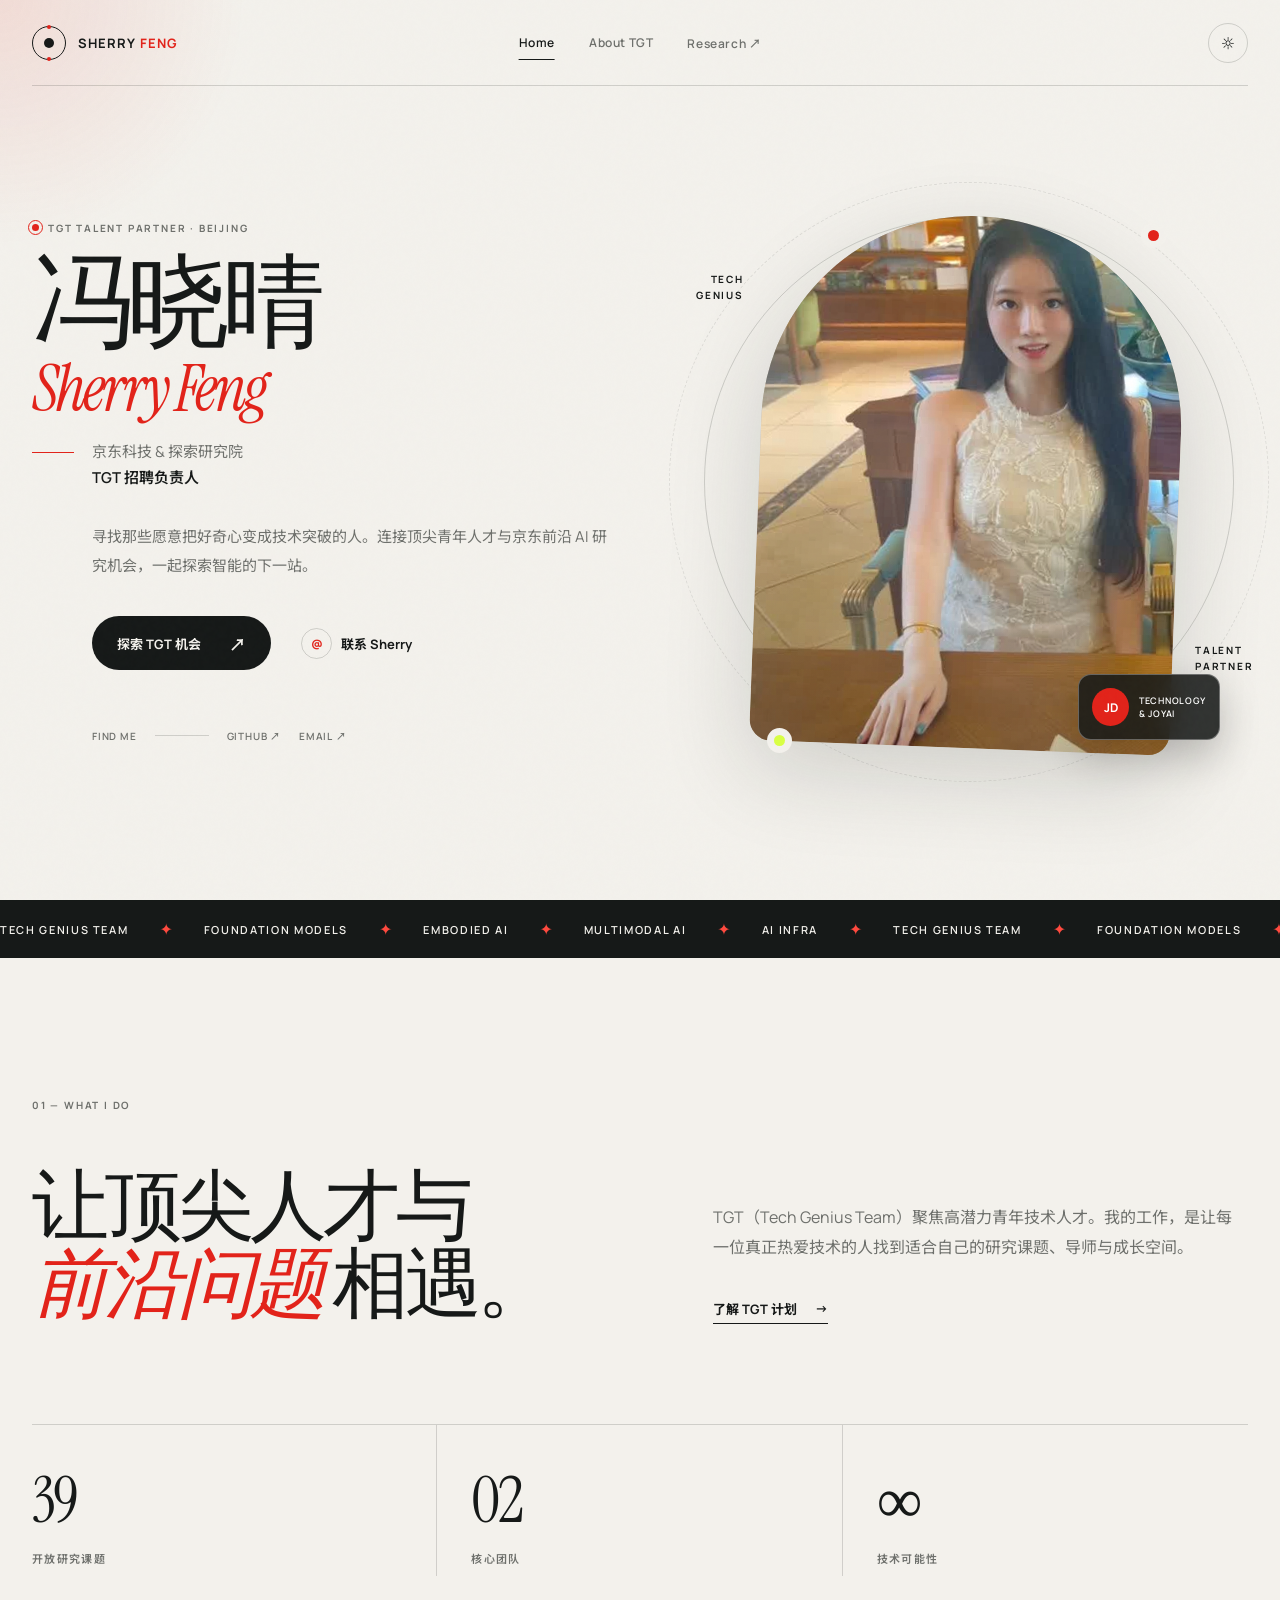
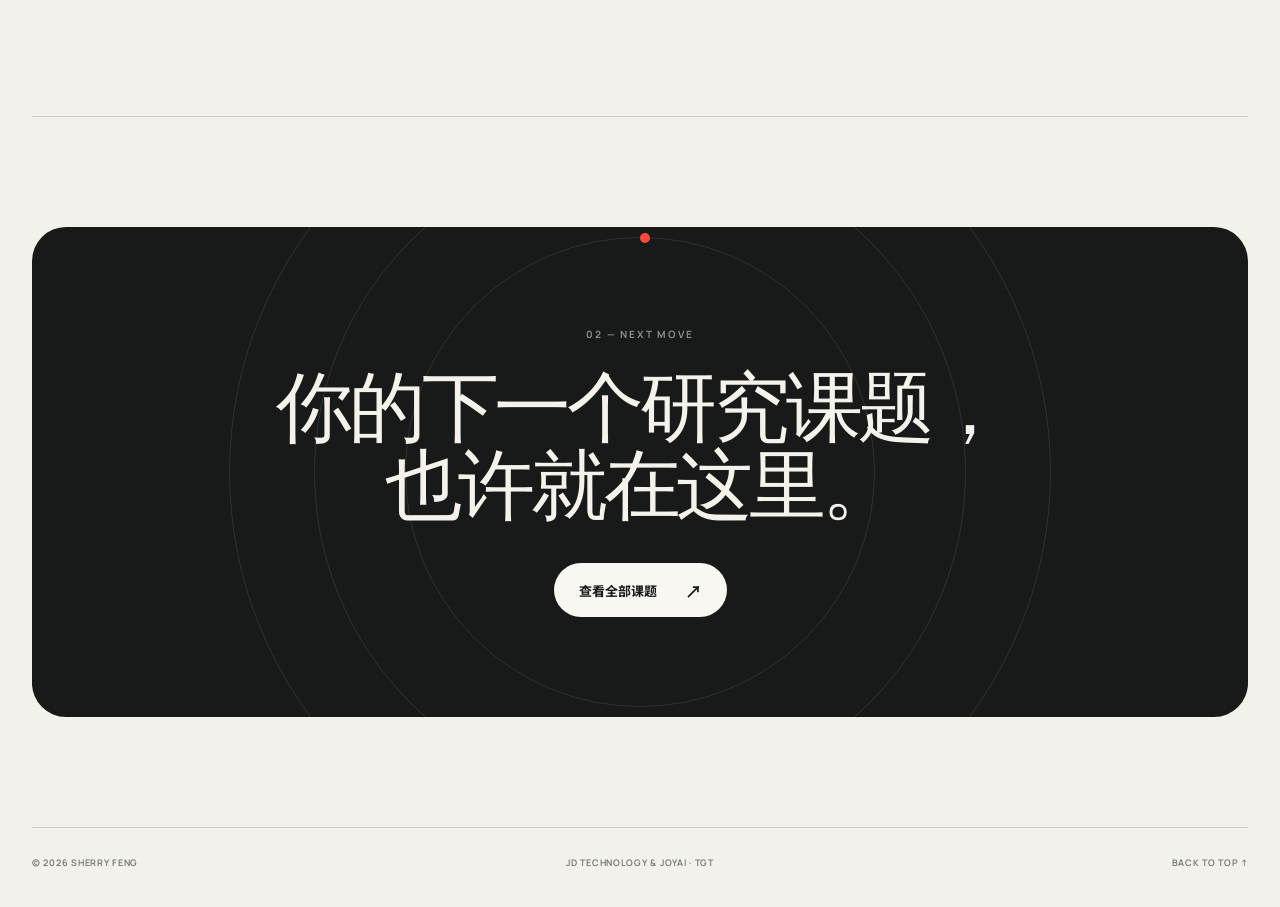
==== index.html @ 6e316f2f "Build TGT recruitment website" ====
<!doctype html>
<html lang="zh-CN">
  <head>
    <meta charset="UTF-8" />
    <meta name="viewport" content="width=device-width, initial-scale=1.0" />
    <meta
      name="description"
      content="冯晓晴（Sherry Feng），京东科技与探索研究院 TGT 招聘负责人。"
    />
    <meta name="theme-color" content="#f3f1ec" />
    <title>冯晓晴 Sherry Feng | JD TGT</title>
    <link rel="preconnect" href="https://fonts.googleapis.com" />
    <link rel="preconnect" href="https://fonts.gstatic.com" crossorigin />
    <link
      href="https://fonts.googleapis.com/css2?family=Instrument+Serif:ital@0;1&family=Manrope:wght@400;500;600;700&family=Noto+Sans+SC:wght@400;500;600;700&display=swap"
      rel="stylesheet"
    />
    <link rel="stylesheet" href="styles.css" />
    <script src="script.js" defer></script>
  </head>
  <body class="home-page" id="top">
    <div class="cursor-light" aria-hidden="true"></div>
    <div class="grain" aria-hidden="true"></div>

    <header class="site-header shell">
      <a class="brand" href="index.html" aria-label="Sherry Feng 首页">
        <span class="brand-orbit"><span></span></span>
        <span class="brand-name">SHERRY<span>FENG</span></span>
      </a>

      <nav class="desktop-nav" aria-label="主导航">
        <a class="active" href="index.html">Home</a>
        <a href="about-tgt/">About TGT</a>
        <a href="https://research.joyai.com/" target="_blank" rel="noreferrer">Research ↗</a>
      </nav>

      <div class="header-actions">
        <button class="theme-toggle" type="button" aria-label="切换深色模式">
          <span class="theme-sun">☼</span>
          <span class="theme-moon">☾</span>
        </button>
        <button class="menu-toggle" type="button" aria-label="打开导航" aria-expanded="false">
          <span></span><span></span>
        </button>
      </div>

      <nav class="mobile-nav" aria-label="移动端导航">
        <a href="index.html">Home</a>
        <a href="about-tgt/">About TGT</a>
        <a href="https://research.joyai.com/" target="_blank" rel="noreferrer">Research ↗</a>
      </nav>
    </header>

    <main>
      <section class="profile-hero shell">
        <div class="hero-copy">
          <div class="hero-kicker reveal">
            <span class="live-dot"></span>
            TGT TALENT PARTNER · BEIJING
          </div>
          <h1 class="hero-title reveal">
            冯晓晴
            <span>Sherry Feng</span>
          </h1>
          <div class="hero-role reveal">
            <span class="role-line"></span>
            <p>京东科技 &amp; 探索研究院<br /><strong>TGT 招聘负责人</strong></p>
          </div>
          <p class="hero-summary reveal">
            寻找那些愿意把好奇心变成技术突破的人。连接顶尖青年人才与京东前沿 AI 研究机会，一起探索智能的下一站。
          </p>
          <div class="hero-actions reveal">
            <a class="button button-dark magnetic" href="about-tgt/">
              探索 TGT 机会 <span>↗</span>
            </a>
            <a class="text-link" href="mailto:fengxiaojing.sherry@jd.com">
              <span class="mail-icon">@</span> 联系 Sherry
            </a>
          </div>
          <div class="social-row reveal">
            <span>Find me</span>
            <i></i>
            <a href="https://github.com/SherryFeng2012" target="_blank" rel="noreferrer">GitHub ↗</a>
            <a href="mailto:fengxiaojing.sherry@jd.com">Email ↗</a>
          </div>
        </div>

        <div class="portrait-stage reveal" data-tilt>
          <div class="portrait-halo halo-one"></div>
          <div class="portrait-halo halo-two"></div>
          <div class="portrait-label label-top">TECH<br />GENIUS</div>
          <div class="portrait-label label-bottom">TALENT<br />PARTNER</div>
          <div class="portrait-frame">
            <img
              src="assets/sherry-feng.jpg"
              alt="冯晓晴 Sherry Feng"
              width="630"
              height="630"
            />
            <span class="photo-shine"></span>
          </div>
          <div class="portrait-badge">
            <span>JD</span>
            <p>Technology<br />&amp; JoyAI</p>
          </div>
          <span class="orbit-dot dot-one"></span>
          <span class="orbit-dot dot-two"></span>
        </div>
      </section>

      <section class="ticker" aria-label="TGT 研究方向">
        <div class="ticker-track">
          <span>TECH GENIUS TEAM</span><i>✦</i>
          <span>FOUNDATION MODELS</span><i>✦</i>
          <span>EMBODIED AI</span><i>✦</i>
          <span>MULTIMODAL AI</span><i>✦</i>
          <span>AI INFRA</span><i>✦</i>
          <span>TECH GENIUS TEAM</span><i>✦</i>
          <span>FOUNDATION MODELS</span><i>✦</i>
          <span>EMBODIED AI</span><i>✦</i>
          <span>MULTIMODAL AI</span><i>✦</i>
          <span>AI INFRA</span><i>✦</i>
        </div>
      </section>

      <section class="mission-preview shell section-space">
        <div class="section-index reveal">01 — WHAT I DO</div>
        <div class="mission-grid">
          <div class="mission-heading reveal">
            <h2>让顶尖人才与<br /><em>前沿问题</em> 相遇。</h2>
          </div>
          <div class="mission-copy reveal">
            <p>
              TGT（Tech Genius Team）聚焦高潜力青年技术人才。我的工作，是让每一位真正热爱技术的人找到适合自己的研究课题、导师与成长空间。
            </p>
            <a class="arrow-link" href="about-tgt/">了解 TGT 计划 <span>→</span></a>
          </div>
        </div>
        <div class="mini-stats">
          <article class="stat-card reveal">
            <span class="stat-number">39</span>
            <p>开放研究课题</p>
          </article>
          <article class="stat-card reveal">
            <span class="stat-number">02</span>
            <p>核心团队</p>
          </article>
          <article class="stat-card reveal">
            <span class="stat-number">∞</span>
            <p>技术可能性</p>
          </article>
        </div>
      </section>

      <section class="home-cta shell reveal">
        <div class="cta-orbit" aria-hidden="true"><span></span></div>
        <p class="section-index">02 — NEXT MOVE</p>
        <h2>你的下一个研究课题，<br />也许就在这里。</h2>
        <a class="button button-light magnetic" href="about-tgt/#positions">
          查看全部课题 <span>↗</span>
        </a>
      </section>
    </main>

    <footer class="site-footer shell">
      <p>© <span data-year></span> Sherry Feng</p>
      <p>JD Technology &amp; JoyAI · TGT</p>
      <a href="#top">Back to top ↑</a>
    </footer>
  </body>
</html>
---- styles.css ----
:root {
  color-scheme: light;
  --bg: #f3f1ec;
  --bg-soft: #e9e6df;
  --paper: #fbfaf7;
  --ink: #161918;
  --muted: #6e706c;
  --line: rgba(22, 25, 24, 0.16);
  --line-soft: rgba(22, 25, 24, 0.09);
  --red: #e2231a;
  --red-bright: #ff4a3f;
  --acid: #d9ff43;
  --blue: #8cc9ff;
  --serif: "Instrument Serif", Georgia, serif;
  --sans: "Manrope", "Noto Sans SC", system-ui, sans-serif;
  --shell: min(1220px, calc(100% - 64px));
  --shadow: 0 28px 90px rgba(25, 28, 27, 0.16);
}

:root.dark {
  color-scheme: dark;
  --bg: #111413;
  --bg-soft: #1a1e1c;
  --paper: #181c1a;
  --ink: #f2f0e9;
  --muted: #a3a69f;
  --line: rgba(242, 240, 233, 0.17);
  --line-soft: rgba(242, 240, 233, 0.09);
  --shadow: 0 28px 90px rgba(0, 0, 0, 0.32);
}

* {
  box-sizing: border-box;
}

html {
  scroll-behavior: smooth;
}

body {
  min-width: 320px;
  margin: 0;
  overflow-x: hidden;
  background: var(--bg);
  color: var(--ink);
  font-family: var(--sans);
  transition: background 260ms ease, color 260ms ease;
}

body.menu-open {
  overflow: hidden;
}

a {
  color: inherit;
  text-decoration: none;
}

button,
input {
  font: inherit;
}

button,
a {
  -webkit-tap-highlight-color: transparent;
}

img {
  display: block;
  max-width: 100%;
}

p,
h1,
h2,
h3 {
  margin-top: 0;
}

.shell {
  width: var(--shell);
  margin-inline: auto;
}

.section-space {
  padding-block: 140px;
}

.grain {
  position: fixed;
  z-index: 100;
  inset: 0;
  opacity: 0.025;
  pointer-events: none;
  background-image: url("data:image/svg+xml,%3Csvg viewBox='0 0 180 180' xmlns='http://www.w3.org/2000/svg'%3E%3Cfilter id='n'%3E%3CfeTurbulence type='fractalNoise' baseFrequency='.9' numOctaves='4' stitchTiles='stitch'/%3E%3C/filter%3E%3Crect width='100%25' height='100%25' filter='url(%23n)' opacity='.7'/%3E%3C/svg%3E");
}

.cursor-light {
  position: fixed;
  z-index: -1;
  width: 520px;
  height: 520px;
  border-radius: 50%;
  background: radial-gradient(circle, rgba(226, 35, 26, 0.1), transparent 67%);
  pointer-events: none;
  transform: translate(-50%, -50%);
  transition: opacity 220ms ease;
}

.site-header {
  position: relative;
  z-index: 50;
  display: flex;
  height: 86px;
  align-items: center;
  justify-content: space-between;
  border-bottom: 1px solid var(--line);
}

.brand {
  display: inline-flex;
  align-items: center;
  gap: 12px;
}

.brand-orbit {
  position: relative;
  display: grid;
  width: 34px;
  height: 34px;
  place-items: center;
  border: 1px solid currentColor;
  border-radius: 50%;
}

.brand-orbit::before,
.brand-orbit::after {
  position: absolute;
  width: 4px;
  height: 4px;
  border-radius: 50%;
  background: var(--red);
  content: "";
}

.brand-orbit::before {
  top: -2px;
}

.brand-orbit::after {
  bottom: -2px;
}

.brand-orbit span {
  width: 10px;
  height: 10px;
  border-radius: 50%;
  background: currentColor;
}

.brand-name {
  font-size: 13px;
  font-weight: 700;
  letter-spacing: 0.08em;
}

.brand-name span {
  margin-left: 4px;
  color: var(--red);
}

.desktop-nav {
  position: absolute;
  left: 50%;
  display: flex;
  gap: 34px;
  transform: translateX(-50%);
}

.desktop-nav a {
  position: relative;
  padding-block: 8px;
  color: var(--muted);
  font-size: 12px;
  font-weight: 600;
  letter-spacing: 0.05em;
}

.desktop-nav a::after {
  position: absolute;
  right: 0;
  bottom: 0;
  left: 0;
  height: 1px;
  background: currentColor;
  content: "";
  transform: scaleX(0);
  transform-origin: right;
  transition: transform 220ms ease;
}

.desktop-nav a:hover,
.desktop-nav a.active {
  color: var(--ink);
}

.desktop-nav a:hover::after,
.desktop-nav a.active::after {
  transform: scaleX(1);
  transform-origin: left;
}

.header-actions {
  display: flex;
  align-items: center;
  gap: 10px;
}

.theme-toggle,
.menu-toggle {
  position: relative;
  display: grid;
  width: 40px;
  height: 40px;
  padding: 0;
  place-items: center;
  border: 1px solid var(--line);
  border-radius: 50%;
  background: transparent;
  color: inherit;
  cursor: pointer;
}

.theme-toggle span {
  position: absolute;
  transition: opacity 180ms ease, transform 180ms ease;
}

.theme-moon,
:root.dark .theme-sun {
  opacity: 0;
  transform: scale(0.5) rotate(70deg);
}

:root.dark .theme-moon {
  opacity: 1;
  transform: scale(1) rotate(0);
}

.menu-toggle {
  display: none;
}

.menu-toggle span {
  position: absolute;
  width: 16px;
  height: 1px;
  background: currentColor;
  transition: transform 220ms ease;
}

.menu-toggle span:first-child {
  transform: translateY(-3px);
}

.menu-toggle span:last-child {
  transform: translateY(3px);
}

.menu-open .menu-toggle span:first-child {
  transform: rotate(45deg);
}

.menu-open .menu-toggle span:last-child {
  transform: rotate(-45deg);
}

.mobile-nav {
  position: fixed;
  z-index: -1;
  inset: 0;
  display: flex;
  visibility: hidden;
  padding: 130px 32px 40px;
  flex-direction: column;
  gap: 18px;
  background: var(--bg);
  opacity: 0;
  transition: opacity 220ms ease, visibility 220ms ease;
}

.mobile-nav a {
  padding-block: 12px;
  border-bottom: 1px solid var(--line);
  font-family: var(--serif);
  font-size: 42px;
}

.menu-open .mobile-nav {
  visibility: visible;
  opacity: 1;
}

.hero-kicker,
.section-index {
  color: var(--muted);
  font-size: 10px;
  font-weight: 700;
  letter-spacing: 0.18em;
}

.hero-kicker {
  display: flex;
  align-items: center;
  gap: 9px;
}

.live-dot {
  position: relative;
  display: inline-block;
  width: 7px;
  height: 7px;
  border-radius: 50%;
  background: var(--red);
}

.live-dot::after {
  position: absolute;
  inset: -4px;
  border: 1px solid var(--red);
  border-radius: 50%;
  content: "";
  animation: pulse 2s ease-out infinite;
}

.button {
  display: inline-flex;
  min-height: 54px;
  padding: 0 24px;
  align-items: center;
  justify-content: center;
  gap: 28px;
  border: 1px solid transparent;
  border-radius: 999px;
  font-size: 13px;
  font-weight: 700;
  transition: color 220ms ease, background 220ms ease, border-color 220ms ease, transform 220ms ease;
}

.button span {
  font-size: 17px;
}

.button:hover {
  transform: translateY(-3px);
}

.button-dark {
  background: var(--ink);
  color: var(--bg);
}

.button-light {
  background: #f8f7f2;
  color: #171a19;
}

.button-red {
  background: var(--red);
  color: #fff;
}

.arrow-link {
  display: inline-flex;
  align-items: center;
  gap: 18px;
  padding-bottom: 5px;
  border-bottom: 1px solid currentColor;
  font-size: 13px;
  font-weight: 700;
}

.arrow-link span {
  transition: transform 200ms ease;
}

.arrow-link:hover span {
  transform: translateX(5px);
}

.reveal {
  opacity: 0;
  transform: translateY(26px);
  transition: opacity 750ms cubic-bezier(0.22, 1, 0.36, 1), transform 750ms cubic-bezier(0.22, 1, 0.36, 1);
}

.reveal.visible {
  opacity: 1;
  transform: translateY(0);
}

/* Home */
.profile-hero {
  display: grid;
  min-height: calc(100svh - 86px);
  padding-block: 68px 90px;
  grid-template-columns: 1.02fr 0.98fr;
  align-items: center;
  gap: 78px;
}

.hero-title {
  margin: 26px 0 24px;
  font-family: var(--serif);
  font-size: clamp(68px, 8vw, 112px);
  font-weight: 400;
  letter-spacing: -0.065em;
  line-height: 0.82;
}

.hero-title span {
  display: block;
  margin-top: 18px;
  color: var(--red);
  font-size: 0.62em;
  font-style: italic;
  letter-spacing: -0.045em;
}

.hero-role {
  display: flex;
  align-items: flex-start;
  gap: 18px;
}

.role-line {
  width: 42px;
  height: 1px;
  margin-top: 13px;
  background: var(--red);
}

.hero-role p {
  margin-bottom: 0;
  color: var(--muted);
  font-size: 15px;
  line-height: 1.75;
}

.hero-role strong {
  color: var(--ink);
  font-weight: 600;
}

.hero-summary {
  max-width: 560px;
  margin: 32px 0 0 60px;
  color: var(--muted);
  font-size: 15px;
  line-height: 1.9;
}

.hero-actions {
  display: flex;
  margin: 36px 0 0 60px;
  align-items: center;
  gap: 30px;
}

.text-link {
  display: inline-flex;
  align-items: center;
  gap: 9px;
  font-size: 13px;
  font-weight: 700;
}

.mail-icon {
  display: grid;
  width: 31px;
  height: 31px;
  place-items: center;
  border: 1px solid var(--line);
  border-radius: 50%;
  color: var(--red);
}

.social-row {
  display: flex;
  margin: 58px 0 0 60px;
  align-items: center;
  gap: 18px;
  color: var(--muted);
  font-size: 10px;
  font-weight: 600;
  letter-spacing: 0.08em;
  text-transform: uppercase;
}

.social-row i {
  width: 54px;
  height: 1px;
  background: var(--line);
}

.social-row a:hover {
  color: var(--red);
}

.portrait-stage {
  position: relative;
  display: grid;
  min-height: 600px;
  place-items: center;
  perspective: 1100px;
}

.portrait-frame {
  position: relative;
  z-index: 2;
  width: min(420px, 78vw);
  aspect-ratio: 0.79;
  overflow: hidden;
  border-radius: 240px 240px 24px 24px;
  background: #c8bfb2;
  box-shadow: var(--shadow);
  transform: rotate(2.2deg);
  transition: transform 240ms ease;
}

.portrait-frame::after {
  position: absolute;
  inset: 0;
  background: linear-gradient(180deg, transparent 65%, rgba(18, 16, 13, 0.22));
  content: "";
}

.portrait-frame img {
  width: 100%;
  height: 100%;
  object-fit: cover;
  object-position: 50% 50%;
  filter: saturate(0.9) contrast(1.02);
}

.photo-shine {
  position: absolute;
  z-index: 2;
  top: -30%;
  left: -70%;
  width: 45%;
  height: 170%;
  background: linear-gradient(90deg, transparent, rgba(255, 255, 255, 0.24), transparent);
  transform: rotate(18deg);
  animation: shine 7s ease-in-out infinite 1.5s;
}

.portrait-halo {
  position: absolute;
  border: 1px solid var(--line);
  border-radius: 50%;
}

.halo-one {
  width: 530px;
  height: 530px;
}

.halo-two {
  width: 600px;
  height: 600px;
  border-style: dashed;
  opacity: 0.58;
  animation: spin 32s linear infinite;
}

.portrait-label {
  position: absolute;
  z-index: 3;
  font-size: 10px;
  font-weight: 700;
  letter-spacing: 0.18em;
  line-height: 1.55;
}

.label-top {
  top: 15%;
  left: 1%;
  text-align: right;
}

.label-bottom {
  right: -1%;
  bottom: 18%;
}

.portrait-badge {
  position: absolute;
  z-index: 4;
  right: 5%;
  bottom: 7%;
  display: flex;
  width: 142px;
  min-height: 66px;
  padding: 11px 13px;
  align-items: center;
  gap: 10px;
  border: 1px solid rgba(255, 255, 255, 0.3);
  border-radius: 13px;
  background: rgba(23, 26, 25, 0.88);
  box-shadow: 0 16px 40px rgba(0, 0, 0, 0.22);
  color: #fff;
  backdrop-filter: blur(12px);
}

.portrait-badge > span {
  display: grid;
  width: 38px;
  height: 38px;
  place-items: center;
  border-radius: 50%;
  background: var(--red);
  font-size: 12px;
  font-weight: 700;
}

.portrait-badge p {
  margin: 0;
  font-size: 9px;
  font-weight: 600;
  letter-spacing: 0.08em;
  line-height: 1.5;
  text-transform: uppercase;
}

.orbit-dot {
  position: absolute;
  z-index: 3;
  width: 11px;
  height: 11px;
  border-radius: 50%;
  background: var(--red);
  box-shadow: 0 0 0 7px var(--bg);
}

.dot-one {
  top: 8%;
  right: 16%;
}

.dot-two {
  bottom: 6%;
  left: 15%;
  background: var(--acid);
}

.ticker {
  overflow: hidden;
  padding-block: 17px;
  border-block: 1px solid var(--line);
  background: var(--ink);
  color: var(--bg);
}

.ticker-track {
  display: flex;
  width: max-content;
  align-items: center;
  gap: 31px;
  animation: marquee 28s linear infinite;
}

.ticker-track span {
  font-size: 11px;
  font-weight: 600;
  letter-spacing: 0.15em;
  white-space: nowrap;
}

.ticker-track i {
  color: var(--red-bright);
  font-style: normal;
}

.mission-preview {
  border-bottom: 1px solid var(--line);
}

.mission-grid {
  display: grid;
  margin-top: 55px;
  grid-template-columns: 1.05fr 0.95fr;
  gap: 90px;
}

.mission-heading h2,
.home-cta h2,
.section-topline h2,
.mission-statement h2,
.contact-panel h2 {
  margin-bottom: 0;
  font-family: var(--serif);
  font-size: clamp(48px, 6vw, 82px);
  font-weight: 400;
  letter-spacing: -0.055em;
  line-height: 1.02;
}

.mission-heading em,
.mission-statement em,
.contact-panel em {
  color: var(--red);
  font-weight: 400;
}

.mission-copy {
  align-self: end;
}

.mission-copy p {
  max-width: 530px;
  margin-bottom: 34px;
  color: var(--muted);
  font-size: 16px;
  line-height: 1.9;
}

.mini-stats {
  display: grid;
  margin-top: 100px;
  grid-template-columns: repeat(3, 1fr);
  border-top: 1px solid var(--line);
}

.stat-card {
  padding: 34px 24px 10px 0;
  border-right: 1px solid var(--line);
}

.stat-card:not(:first-child) {
  padding-left: 34px;
}

.stat-card:last-child {
  border-right: 0;
}

.stat-number {
  font-family: var(--serif);
  font-size: 64px;
  letter-spacing: -0.04em;
}

.stat-card p {
  margin: 8px 0 0;
  color: var(--muted);
  font-size: 11px;
  font-weight: 600;
  letter-spacing: 0.12em;
}

.home-cta {
  position: relative;
  overflow: hidden;
  margin-block: 110px;
  padding: 100px max(32px, 8vw);
  border-radius: 34px;
  background: #171a19;
  color: #f5f2eb;
  text-align: center;
}

.home-cta .section-index {
  color: rgba(255, 255, 255, 0.5);
}

.home-cta h2 {
  position: relative;
  z-index: 1;
  margin: 28px auto 38px;
}

.home-cta .button {
  position: relative;
  z-index: 1;
}

.cta-orbit,
.cta-orbit::before,
.cta-orbit::after {
  position: absolute;
  top: 50%;
  left: 50%;
  border: 1px solid rgba(255, 255, 255, 0.1);
  border-radius: 50%;
  content: "";
  transform: translate(-50%, -50%);
}

.cta-orbit {
  width: 470px;
  height: 470px;
  animation: orbitSpin 40s linear infinite;
}

.cta-orbit::before {
  width: 650px;
  height: 650px;
}

.cta-orbit::after {
  width: 820px;
  height: 820px;
}

.cta-orbit span {
  position: absolute;
  top: -5px;
  left: 50%;
  width: 10px;
  height: 10px;
  border-radius: 50%;
  background: var(--red-bright);
}

/* About TGT */
.tgt-page .site-header {
  color: #f3f1eb;
  border-bottom-color: rgba(255, 255, 255, 0.13);
}

.tgt-page .site-header::before {
  position: absolute;
  z-index: -1;
  top: 0;
  right: calc((100vw - 100%) / -2);
  bottom: 0;
  left: calc((100vw - 100%) / -2);
  background: #101314;
  content: "";
}

.tgt-page .desktop-nav a {
  color: rgba(255, 255, 255, 0.58);
}

.tgt-page .desktop-nav a:hover,
.tgt-page .desktop-nav a.active {
  color: #fff;
}

.tgt-page .theme-toggle,
.tgt-page .menu-toggle {
  border-color: rgba(255, 255, 255, 0.18);
}

.tgt-hero {
  position: relative;
  min-height: calc(100svh - 86px);
  overflow: hidden;
  background: #101314;
  color: #f3f1eb;
}

#tgt-network,
.tgt-hero-grid {
  position: absolute;
  inset: 0;
  width: 100%;
  height: 100%;
}

.tgt-hero-grid {
  opacity: 0.24;
  background-image: linear-gradient(rgba(255, 255, 255, 0.05) 1px, transparent 1px), linear-gradient(90deg, rgba(255, 255, 255, 0.05) 1px, transparent 1px);
  background-size: 76px 76px;
  mask-image: linear-gradient(to bottom, #000, transparent 90%);
}

.tgt-hero::before {
  position: absolute;
  top: 8%;
  right: 0;
  width: 560px;
  height: 560px;
  border-radius: 50%;
  background: radial-gradient(circle, rgba(226, 35, 26, 0.2), transparent 68%);
  content: "";
  filter: blur(10px);
}

.tgt-hero-content {
  position: relative;
  z-index: 2;
  display: grid;
  min-height: calc(100svh - 86px);
  padding-block: 95px 110px;
  align-content: center;
}

.tgt-hero .hero-kicker {
  color: rgba(255, 255, 255, 0.52);
}

.tgt-title {
  max-width: 950px;
  margin: 30px 0 42px;
  font-family: var(--serif);
  font-size: clamp(80px, 11.2vw, 160px);
  font-weight: 400;
  letter-spacing: -0.07em;
  line-height: 0.78;
}

.tgt-title em {
  color: var(--red-bright);
  font-weight: 400;
}

.tgt-intro {
  display: grid;
  max-width: 820px;
  margin-left: auto;
  grid-template-columns: 1fr auto;
  align-items: center;
  gap: 48px;
}

.tgt-intro p {
  margin-bottom: 0;
  color: rgba(255, 255, 255, 0.62);
  font-size: 15px;
  line-height: 1.9;
}

.hero-metrics {
  display: flex;
  margin-top: 76px;
  gap: 58px;
}

.hero-metrics div {
  display: flex;
  align-items: baseline;
  gap: 11px;
}

.hero-metrics strong {
  font-family: var(--serif);
  font-size: 36px;
  font-weight: 400;
}

.hero-metrics span {
  color: rgba(255, 255, 255, 0.44);
  font-size: 10px;
  font-weight: 600;
  letter-spacing: 0.1em;
}

.scroll-cue {
  position: absolute;
  z-index: 3;
  right: 28px;
  bottom: 30px;
  display: flex;
  align-items: center;
  gap: 10px;
  color: rgba(255, 255, 255, 0.35);
  font-size: 8px;
  font-weight: 700;
  letter-spacing: 0.18em;
  transform: rotate(90deg) translateX(-100%);
  transform-origin: bottom right;
}

.scroll-cue span {
  display: block;
  width: 42px;
  height: 1px;
  overflow: hidden;
  background: rgba(255, 255, 255, 0.2);
}

.scroll-cue span::after {
  display: block;
  width: 50%;
  height: 100%;
  background: var(--red-bright);
  content: "";
  animation: scrollLine 2s ease-in-out infinite;
}

.tgt-mission {
  border-bottom: 1px solid var(--line);
}

.mission-statement {
  display: grid;
  margin-top: 64px;
  grid-template-columns: 0.4fr 1.6fr;
  gap: 40px;
}

.mission-statement > p {
  padding-top: 12px;
  color: var(--muted);
  font-size: 13px;
}

.mission-statement h2 {
  max-width: 960px;
}

.discipline-cloud {
  display: flex;
  margin-top: 90px;
  padding-top: 28px;
  flex-wrap: wrap;
  gap: 10px;
  border-top: 1px solid var(--line);
}

.discipline-cloud span {
  padding: 10px 15px;
  border: 1px solid var(--line);
  border-radius: 999px;
  color: var(--muted);
  font-size: 12px;
  transition: color 180ms ease, border-color 180ms ease, transform 180ms ease;
}

.discipline-cloud span:hover {
  color: var(--ink);
  border-color: var(--ink);
  transform: translateY(-3px);
}

.discipline-cloud .hot {
  border-color: rgba(226, 35, 26, 0.35);
  background: rgba(226, 35, 26, 0.08);
  color: var(--red);
}

.models-section {
  overflow: hidden;
  background: var(--paper);
}

.section-topline {
  display: flex;
  align-items: end;
  justify-content: space-between;
  gap: 40px;
}

.section-topline h2 {
  margin-top: 20px;
  font-size: clamp(48px, 6vw, 74px);
}

.model-rail {
  display: flex;
  overflow-x: auto;
  margin-top: 70px;
  padding: 0 max(32px, calc((100vw - 1220px) / 2)) 34px;
  gap: 18px;
  cursor: grab;
  scrollbar-width: none;
}

.model-rail::-webkit-scrollbar {
  display: none;
}

.model-rail.dragging {
  cursor: grabbing;
  user-select: none;
}

.model-card {
  position: relative;
  display: flex;
  width: min(390px, 82vw);
  min-width: min(390px, 82vw);
  min-height: 530px;
  overflow: hidden;
  padding: 25px;
  flex-direction: column;
  border-radius: 24px;
  color: #131615;
  transition: transform 260ms ease, box-shadow 260ms ease;
}

.model-card:hover {
  box-shadow: 0 30px 70px rgba(18, 20, 19, 0.16);
  transform: translateY(-8px) rotate(-0.7deg);
}

.model-coral {
  background: #ff7a67;
}

.model-blue {
  background: #8bc9ff;
}

.model-violet {
  background: #b4a3ff;
}

.model-lime {
  background: #d7f260;
}

.model-sand {
  background: #e8d8bb;
}

.model-card-top {
  display: flex;
  justify-content: space-between;
  font-size: 9px;
  font-weight: 700;
  letter-spacing: 0.14em;
}

.model-symbol {
  position: relative;
  display: grid;
  min-height: 255px;
  flex: 1;
  place-items: center;
}

.symbol-video i {
  position: absolute;
  width: 125px;
  height: 180px;
  border: 1px solid rgba(19, 22, 21, 0.58);
  border-radius: 65px;
}

.symbol-video i:first-child {
  transform: rotate(-38deg);
}

.symbol-video i:nth-child(2) {
  transform: rotate(38deg);
}

.symbol-video i:last-child {
  width: 58px;
  height: 58px;
  border: 0;
  background: #171918;
}

.symbol-eye i {
  width: 190px;
  height: 110px;
  border: 2px solid #171918;
  border-radius: 100% 0 100% 0;
  transform: rotate(-45deg);
}

.symbol-eye i::after {
  position: absolute;
  top: 50%;
  left: 50%;
  width: 50px;
  height: 50px;
  border-radius: 50%;
  background: #171918;
  content: "";
  transform: translate(-50%, -50%);
}

.symbol-echo i {
  position: absolute;
  border: 1px solid #171918;
  border-radius: 50%;
}

.symbol-echo i:first-child {
  width: 70px;
  height: 70px;
  background: #171918;
}

.symbol-echo i:nth-child(2) {
  width: 140px;
  height: 140px;
}

.symbol-echo i:last-child {
  width: 215px;
  height: 215px;
}

.symbol-grid {
  grid-template-columns: repeat(2, 82px);
  grid-template-rows: repeat(2, 82px);
  align-content: center;
}

.symbol-grid i {
  width: 76px;
  height: 76px;
  border: 1px solid #171918;
  border-radius: 50% 50% 8px 50%;
}

.symbol-grid i:nth-child(2),
.symbol-grid i:nth-child(3) {
  background: #171918;
  transform: rotate(90deg);
}

.symbol-wave {
  display: flex;
  align-items: center;
  justify-content: center;
  gap: 10px;
}

.symbol-wave i {
  width: 9px;
  border-radius: 99px;
  background: #171918;
}

.symbol-wave i:nth-child(1),
.symbol-wave i:nth-child(5) {
  height: 50px;
}

.symbol-wave i:nth-child(2),
.symbol-wave i:nth-child(4) {
  height: 110px;
}

.symbol-wave i:nth-child(3) {
  height: 180px;
}

.model-card-copy h3 {
  margin-bottom: 12px;
  font-family: var(--serif);
  font-size: 34px;
  font-weight: 400;
  letter-spacing: -0.035em;
}

.model-card-copy p {
  min-height: 48px;
  margin-bottom: 20px;
  color: rgba(19, 22, 21, 0.68);
  font-size: 12px;
  line-height: 1.7;
}

.model-card-copy > span {
  font-size: 11px;
  font-weight: 700;
}

.papers-section {
  border-bottom: 1px solid var(--line);
}

.paper-grid {
  display: grid;
  margin-top: 70px;
  grid-template-columns: repeat(2, 1fr);
  gap: 18px;
}

.paper-card {
  position: relative;
  min-height: 390px;
  overflow: hidden;
  border-radius: 22px;
  background: #1c2523;
  color: #fff;
}

.paper-card img {
  width: 100%;
  height: 100%;
  object-fit: cover;
  transition: transform 700ms cubic-bezier(0.22, 1, 0.36, 1);
}

.paper-card::after {
  position: absolute;
  inset: 0;
  background: linear-gradient(180deg, transparent 35%, rgba(7, 12, 11, 0.88));
  content: "";
}

.paper-card:hover img {
  transform: scale(1.055);
}

.paper-copy {
  position: absolute;
  z-index: 2;
  right: 0;
  bottom: 0;
  left: 0;
  padding: 30px;
}

.paper-copy span {
  color: rgba(255, 255, 255, 0.6);
  font-size: 9px;
  font-weight: 700;
  letter-spacing: 0.15em;
}

.paper-copy h3 {
  max-width: 530px;
  margin: 10px 0 8px;
  font-family: var(--serif);
  font-size: clamp(25px, 3vw, 38px);
  font-weight: 400;
  line-height: 1.1;
}

.paper-copy p {
  max-width: 520px;
  margin: 0;
  color: rgba(255, 255, 255, 0.62);
  font-size: 12px;
  line-height: 1.65;
}

.positions-section {
  background: var(--paper);
}

.positions-note {
  max-width: 350px;
  margin: 0;
  color: var(--muted);
  font-size: 13px;
  line-height: 1.75;
}

.position-controls {
  margin-top: 70px;
  padding: 22px;
  border: 1px solid var(--line);
  border-radius: 20px;
  background: var(--bg);
}

.segmented-control {
  display: grid;
  margin-bottom: 20px;
  grid-template-columns: repeat(2, 1fr);
  border-bottom: 1px solid var(--line);
}

.segmented-control button {
  position: relative;
  padding: 16px;
  border: 0;
  background: transparent;
  color: var(--muted);
  cursor: pointer;
  font-size: 15px;
  font-weight: 600;
}

.segmented-control button::after {
  position: absolute;
  right: 0;
  bottom: -1px;
  left: 0;
  height: 2px;
  background: var(--red);
  content: "";
  transform: scaleX(0);
  transition: transform 200ms ease;
}

.segmented-control button.active {
  color: var(--ink);
}

.segmented-control button.active::after {
  transform: scaleX(1);
}

.position-toolbar {
  display: flex;
  align-items: center;
  justify-content: space-between;
  gap: 20px;
}

.org-filters,
.field-filters {
  display: flex;
  flex-wrap: wrap;
  gap: 7px;
}

.org-filters button,
.field-filters button {
  padding: 8px 13px;
  border: 1px solid var(--line);
  border-radius: 999px;
  background: transparent;
  color: var(--muted);
  cursor: pointer;
  font-size: 11px;
  transition: background 170ms ease, color 170ms ease, border-color 170ms ease;
}

.org-filters button.active,
.field-filters button.active {
  border-color: var(--ink);
  background: var(--ink);
  color: var(--bg);
}

.search-box {
  display: flex;
  min-width: 250px;
  padding: 0 14px;
  align-items: center;
  gap: 8px;
  border: 1px solid var(--line);
  border-radius: 999px;
  color: var(--muted);
}

.search-box input {
  width: 100%;
  height: 36px;
  border: 0;
  outline: 0;
  background: transparent;
  color: var(--ink);
  font-size: 11px;
}

.field-filters {
  margin-top: 18px;
  padding-top: 18px;
  border-top: 1px solid var(--line-soft);
}

.field-filters button.active {
  border-color: var(--red);
  background: var(--red);
  color: #fff;
}

.position-meta {
  display: flex;
  margin-top: 42px;
  padding-bottom: 14px;
  align-items: center;
  justify-content: space-between;
  border-bottom: 1px solid var(--line);
  color: var(--muted);
  font-size: 10px;
  font-weight: 600;
  letter-spacing: 0.1em;
}

.position-meta p {
  margin: 0;
}

.position-meta strong {
  color: var(--ink);
  font-family: var(--serif);
  font-size: 30px;
  font-weight: 400;
}

.position-list {
  counter-reset: position;
}

.position-item {
  position: relative;
  display: grid;
  padding: 22px 10px;
  grid-template-columns: 52px 155px 1fr auto;
  align-items: center;
  gap: 18px;
  border-bottom: 1px solid var(--line-soft);
  transition: background 180ms ease, padding 180ms ease;
}

.position-item::before {
  color: var(--muted);
  content: counter(position, decimal-leading-zero);
  counter-increment: position;
  font-family: var(--serif);
  font-size: 18px;
}

.position-item:hover {
  padding-inline: 18px;
  background: var(--bg-soft);
}

.position-org {
  display: inline-flex;
  width: max-content;
  padding: 5px 9px;
  border: 1px solid var(--line);
  border-radius: 999px;
  color: var(--muted);
  font-size: 9px;
  font-weight: 700;
  letter-spacing: 0.06em;
}

.position-copy h3 {
  margin-bottom: 5px;
  font-size: 14px;
  font-weight: 600;
  line-height: 1.5;
}

.position-field {
  color: var(--red);
  font-size: 9px;
  font-weight: 700;
  letter-spacing: 0.12em;
  text-transform: uppercase;
}

.apply-link {
  display: grid;
  width: 40px;
  height: 40px;
  place-items: center;
  border: 1px solid var(--line);
  border-radius: 50%;
  font-size: 16px;
  transition: background 180ms ease, color 180ms ease, transform 180ms ease;
}

.position-item:hover .apply-link {
  border-color: var(--red);
  background: var(--red);
  color: #fff;
  transform: rotate(45deg);
}

.no-results {
  padding: 70px 20px;
  color: var(--muted);
  text-align: center;
}

.contact-panel {
  position: relative;
  overflow: hidden;
  margin-block: 110px;
  padding: 100px max(32px, 8vw);
  border-radius: 34px;
  background: #171a19;
  color: #f5f2eb;
  text-align: center;
}

.contact-panel::before {
  position: absolute;
  top: -130px;
  left: 50%;
  width: 430px;
  height: 430px;
  border: 1px solid rgba(255, 255, 255, 0.1);
  border-radius: 50%;
  content: "";
  transform: translateX(-50%);
  box-shadow: 0 0 0 100px rgba(255, 255, 255, 0.02), 0 0 0 200px rgba(255, 255, 255, 0.015);
}

.contact-panel .section-index,
.contact-panel > p:not(.section-index) {
  position: relative;
  color: rgba(255, 255, 255, 0.5);
}

.contact-panel h2 {
  position: relative;
  margin: 28px auto 26px;
}

.contact-panel > p:not(.section-index) {
  margin-bottom: 34px;
  font-size: 13px;
}

.contact-panel .button {
  position: relative;
}

.contact-spark {
  position: absolute;
  top: 46px;
  right: 9%;
  color: var(--red-bright);
  font-size: 38px;
  animation: spin 8s linear infinite;
}

.site-footer {
  display: grid;
  padding-block: 28px 38px;
  grid-template-columns: repeat(3, 1fr);
  border-top: 1px solid var(--line);
  color: var(--muted);
  font-size: 9px;
  font-weight: 600;
  letter-spacing: 0.08em;
  text-transform: uppercase;
}

.site-footer p {
  margin-bottom: 0;
}

.site-footer p:nth-child(2) {
  text-align: center;
}

.site-footer a {
  text-align: right;
}

@keyframes pulse {
  0% {
    opacity: 0.8;
    transform: scale(0.6);
  }
  80%,
  100% {
    opacity: 0;
    transform: scale(1.8);
  }
}

@keyframes spin {
  to {
    transform: rotate(360deg);
  }
}

@keyframes orbitSpin {
  from {
    transform: translate(-50%, -50%) rotate(0);
  }
  to {
    transform: translate(-50%, -50%) rotate(360deg);
  }
}

@keyframes shine {
  0%,
  68% {
    left: -70%;
  }
  90%,
  100% {
    left: 150%;
  }
}

@keyframes marquee {
  to {
    transform: translateX(-50%);
  }
}

@keyframes scrollLine {
  0% {
    transform: translateX(-100%);
  }
  100% {
    transform: translateX(200%);
  }
}

@media (max-width: 980px) {
  :root {
    --shell: min(100% - 40px, 760px);
  }

  .profile-hero {
    min-height: auto;
    padding-top: 110px;
    grid-template-columns: 1fr;
    gap: 80px;
  }

  .hero-summary,
  .hero-actions,
  .social-row {
    margin-left: 0;
  }

  .hero-title {
    font-size: clamp(78px, 14vw, 116px);
  }

  .portrait-stage {
    min-height: 620px;
  }

  .mission-grid {
    grid-template-columns: 1fr;
    gap: 45px;
  }

  .mission-copy {
    max-width: 620px;
    margin-left: auto;
  }

  .mission-statement {
    grid-template-columns: 1fr;
  }

  .tgt-intro {
    margin-left: 0;
  }

  .position-item {
    grid-template-columns: 42px 130px 1fr auto;
  }
}

@media (max-width: 720px) {
  :root {
    --shell: calc(100% - 32px);
  }

  .section-space {
    padding-block: 92px;
  }

  .site-header {
    height: 72px;
  }

  .desktop-nav {
    display: none;
  }

  .menu-toggle {
    display: grid;
  }

  .tgt-page .mobile-nav {
    background: #101314;
    color: #f3f1eb;
  }

  .profile-hero {
    padding-block: 72px 70px;
    gap: 38px;
  }

  .hero-title {
    font-size: clamp(62px, 20vw, 88px);
    line-height: 0.88;
  }

  .hero-summary {
    margin-top: 26px;
  }

  .hero-actions {
    margin-top: 28px;
    align-items: flex-start;
    flex-direction: column;
  }

  .social-row {
    margin-top: 44px;
    flex-wrap: wrap;
  }

  .social-row i {
    width: 25px;
  }

  .portrait-stage {
    min-height: 470px;
  }

  .portrait-frame {
    width: min(320px, 82vw);
  }

  .halo-one {
    width: 390px;
    height: 390px;
  }

  .halo-two {
    width: 430px;
    height: 430px;
  }

  .portrait-label {
    display: none;
  }

  .portrait-badge {
    right: 0;
  }

  .mission-heading h2,
  .home-cta h2,
  .section-topline h2,
  .mission-statement h2,
  .contact-panel h2 {
    font-size: clamp(44px, 14vw, 64px);
  }

  .mission-grid {
    margin-top: 38px;
  }

  .mini-stats {
    margin-top: 65px;
  }

  .stat-card {
    padding: 24px 8px 0 0;
  }

  .stat-card:not(:first-child) {
    padding-left: 16px;
  }

  .stat-number {
    font-size: 46px;
  }

  .stat-card p {
    font-size: 9px;
  }

  .home-cta,
  .contact-panel {
    margin-block: 70px;
    padding: 76px 20px;
    border-radius: 23px;
  }

  .tgt-hero,
  .tgt-hero-content {
    min-height: calc(100svh - 72px);
  }

  .tgt-hero-content {
    padding-block: 72px 95px;
  }

  .tgt-title {
    margin: 26px 0 34px;
    font-size: clamp(70px, 23vw, 108px);
    line-height: 0.82;
  }

  .tgt-intro {
    grid-template-columns: 1fr;
    gap: 28px;
  }

  .tgt-intro .button {
    width: max-content;
  }

  .hero-metrics {
    margin-top: 55px;
    gap: 20px;
  }

  .hero-metrics div {
    display: block;
  }

  .hero-metrics strong,
  .hero-metrics span {
    display: block;
  }

  .hero-metrics span {
    margin-top: 2px;
    font-size: 8px;
  }

  .scroll-cue {
    display: none;
  }

  .discipline-cloud {
    margin-top: 55px;
  }

  .section-topline {
    align-items: flex-start;
    flex-direction: column;
  }

  .model-rail {
    margin-top: 48px;
    padding-left: 16px;
  }

  .model-card {
    min-height: 470px;
  }

  .paper-grid {
    margin-top: 48px;
    grid-template-columns: 1fr;
  }

  .paper-card {
    min-height: 330px;
  }

  .paper-copy {
    padding: 24px;
  }

  .position-controls {
    margin-top: 48px;
    padding: 14px;
  }

  .position-toolbar {
    align-items: stretch;
    flex-direction: column;
  }

  .search-box {
    min-width: 0;
  }

  .position-meta span {
    display: none;
  }

  .position-item {
    padding-block: 20px;
    grid-template-columns: 30px 1fr 40px;
    gap: 11px;
  }

  .position-item:hover {
    padding-inline: 10px;
  }

  .position-org {
    display: none;
  }

  .site-footer {
    grid-template-columns: 1fr auto;
    gap: 10px;
  }

  .site-footer p:nth-child(2) {
    display: none;
  }
}

@media (max-width: 390px) {
  .brand-name {
    display: none;
  }

  .hero-title {
    font-size: 62px;
  }

  .halo-one {
    width: 340px;
    height: 340px;
  }

  .halo-two {
    width: 370px;
    height: 370px;
  }

  .portrait-badge {
    right: -4px;
    width: 126px;
  }

  .button {
    padding-inline: 20px;
  }
}

@media (pointer: coarse) {
  .cursor-light {
    display: none;
  }
}

@media (prefers-reduced-motion: reduce) {
  html {
    scroll-behavior: auto;
  }

  *,
  *::before,
  *::after {
    animation-duration: 0.01ms !important;
    animation-iteration-count: 1 !important;
    scroll-behavior: auto !important;
    transition-duration: 0.01ms !important;
  }

  .reveal {
    opacity: 1;
    transform: none;
  }
}
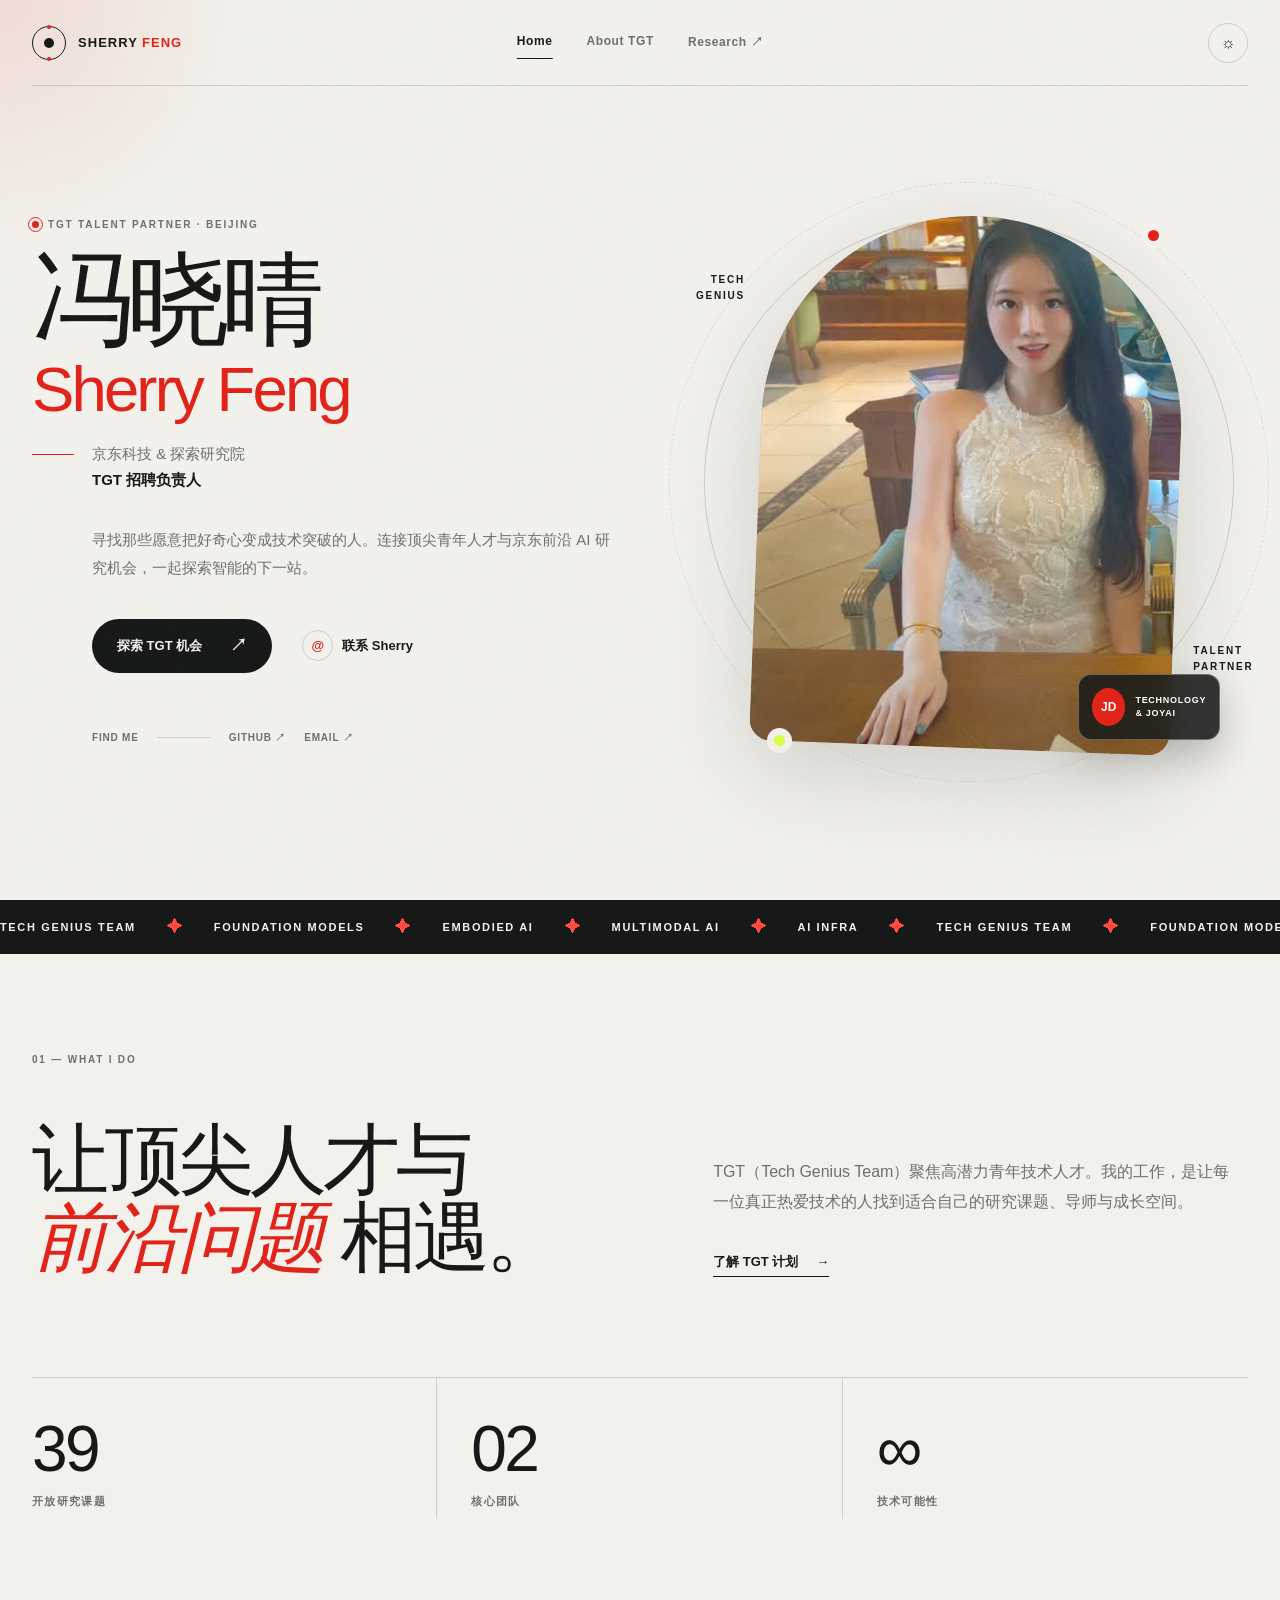
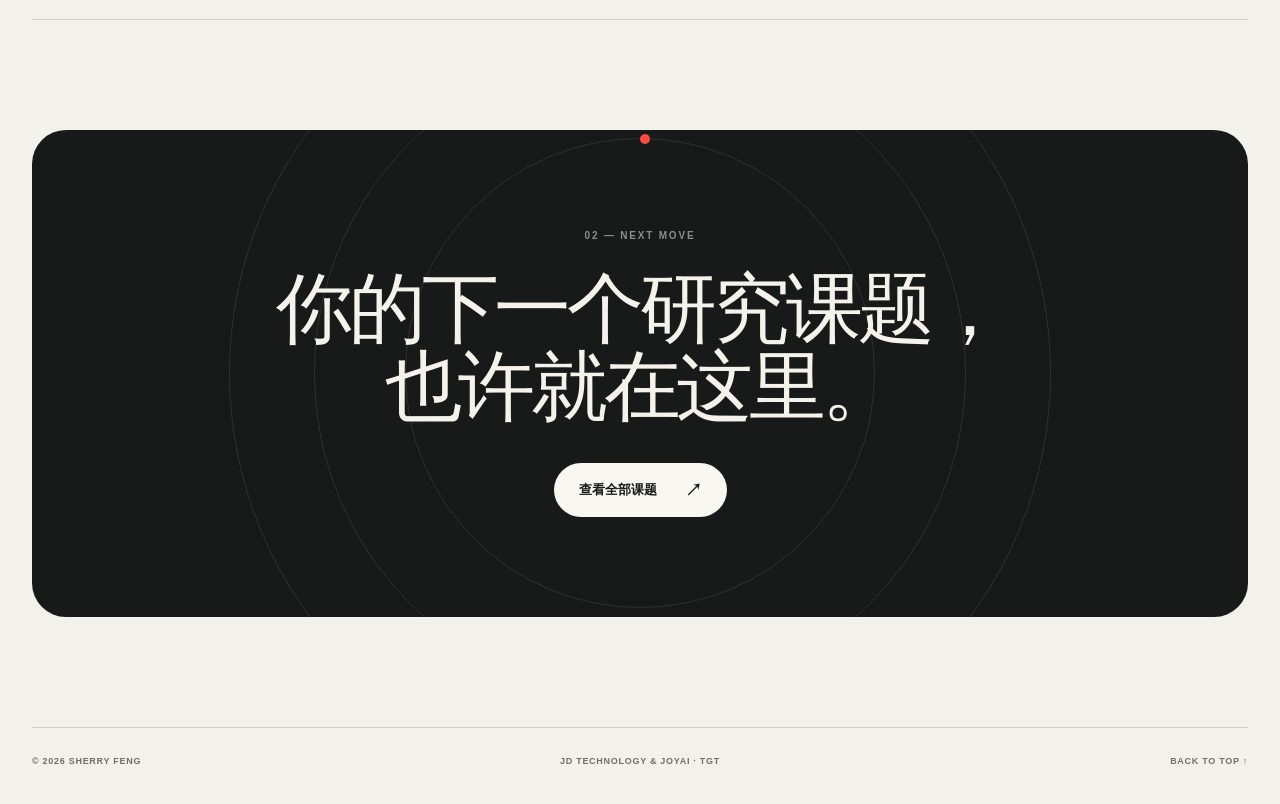
==== commit c2ddd901: "Refine typography and compact TGT layout" ====
--- a/index.html
+++ b/index.html
@@ -9,12 +9,6 @@
     />
     <meta name="theme-color" content="#f3f1ec" />
     <title>冯晓晴 Sherry Feng | JD TGT</title>
-    <link rel="preconnect" href="https://fonts.googleapis.com" />
-    <link rel="preconnect" href="https://fonts.gstatic.com" crossorigin />
-    <link
-      href="https://fonts.googleapis.com/css2?family=Instrument+Serif:ital@0;1&family=Manrope:wght@400;500;600;700&family=Noto+Sans+SC:wght@400;500;600;700&display=swap"
-      rel="stylesheet"
-    />
     <link rel="stylesheet" href="styles.css" />
     <script src="script.js" defer></script>
   </head>
--- a/styles.css
+++ b/styles.css
@@ -1,3 +1,35 @@
+@font-face {
+  font-family: "JD ZhengDao";
+  src: url("https://research.joyai.com/assets/JDLANGZHENGTI-R--GBK1-0_1232118811-cpOaGJQQ.ttf") format("truetype");
+  font-display: swap;
+  font-style: normal;
+  font-weight: 400 700;
+}
+
+@font-face {
+  font-family: "JD LingLong";
+  src: url("https://research.joyai.com/assets/JDLANGZHENGTI-SL--GBK1-0_3170468969-C5oT6Oxx.ttf") format("truetype");
+  font-display: swap;
+  font-style: normal;
+  font-weight: 300 700;
+}
+
+@font-face {
+  font-family: "Hanken Grotesk";
+  src: url("https://research.joyai.com/assets/HankenGrotesk-VariableFont_wght-CwKo493H.ttf") format("truetype");
+  font-display: swap;
+  font-style: normal;
+  font-weight: 100 900;
+}
+
+@font-face {
+  font-family: "Hanken Grotesk";
+  src: url("https://research.joyai.com/assets/HankenGrotesk-Italic-VariableFont_wght-CXFZjO2H.ttf") format("truetype");
+  font-display: swap;
+  font-style: italic;
+  font-weight: 100 900;
+}
+
 :root {
   color-scheme: light;
   --bg: #f3f1ec;
@@ -11,8 +43,8 @@
   --red-bright: #ff4a3f;
   --acid: #d9ff43;
   --blue: #8cc9ff;
-  --serif: "Instrument Serif", Georgia, serif;
-  --sans: "Manrope", "Noto Sans SC", system-ui, sans-serif;
+  --serif: "Hanken Grotesk", "JD ZhengDao", "PingFang SC", "Microsoft YaHei", sans-serif;
+  --sans: "Hanken Grotesk", "JD LingLong", "PingFang SC", "Microsoft YaHei", sans-serif;
   --shell: min(1220px, calc(100% - 64px));
   --shadow: 0 28px 90px rgba(25, 28, 27, 0.16);
 }
@@ -84,7 +116,7 @@
 }
 
 .section-space {
-  padding-block: 140px;
+  padding-block: 100px;
 }
 
 .grain {
@@ -414,9 +446,9 @@
   margin: 26px 0 24px;
   font-family: var(--serif);
   font-size: clamp(68px, 8vw, 112px);
-  font-weight: 400;
-  letter-spacing: -0.065em;
-  line-height: 0.82;
+  font-weight: 500;
+  letter-spacing: -0.07em;
+  line-height: 0.86;
 }
 
 .hero-title span {
@@ -424,7 +456,8 @@
   margin-top: 18px;
   color: var(--red);
   font-size: 0.62em;
-  font-style: italic;
+  font-style: normal;
+  font-weight: 300;
   letter-spacing: -0.045em;
 }
 
@@ -702,7 +735,7 @@
   margin-bottom: 0;
   font-family: var(--serif);
   font-size: clamp(48px, 6vw, 82px);
-  font-weight: 400;
+  font-weight: 500;
   letter-spacing: -0.055em;
   line-height: 1.02;
 }
@@ -749,6 +782,7 @@
 .stat-number {
   font-family: var(--serif);
   font-size: 64px;
+  font-weight: 300;
   letter-spacing: -0.04em;
 }
 
@@ -857,7 +891,7 @@
 
 .tgt-hero {
   position: relative;
-  min-height: calc(100svh - 86px);
+  min-height: 680px;
   overflow: hidden;
   background: #101314;
   color: #f3f1eb;
@@ -894,8 +928,8 @@
   position: relative;
   z-index: 2;
   display: grid;
-  min-height: calc(100svh - 86px);
-  padding-block: 95px 110px;
+  min-height: 680px;
+  padding-block: 72px 82px;
   align-content: center;
 }
 
@@ -905,17 +939,17 @@
 
 .tgt-title {
   max-width: 950px;
-  margin: 30px 0 42px;
+  margin: 24px 0 32px;
   font-family: var(--serif);
-  font-size: clamp(80px, 11.2vw, 160px);
-  font-weight: 400;
+  font-size: clamp(76px, 9vw, 126px);
+  font-weight: 500;
   letter-spacing: -0.07em;
   line-height: 0.78;
 }
 
 .tgt-title em {
   color: var(--red-bright);
-  font-weight: 400;
+  font-weight: 300;
 }
 
 .tgt-intro {
@@ -936,7 +970,7 @@
 
 .hero-metrics {
   display: flex;
-  margin-top: 76px;
+  margin-top: 46px;
   gap: 58px;
 }
 
@@ -949,7 +983,7 @@
 .hero-metrics strong {
   font-family: var(--serif);
   font-size: 36px;
-  font-weight: 400;
+  font-weight: 300;
 }
 
 .hero-metrics span {
@@ -998,7 +1032,7 @@
 
 .mission-statement {
   display: grid;
-  margin-top: 64px;
+  margin-top: 42px;
   grid-template-columns: 0.4fr 1.6fr;
   gap: 40px;
 }
@@ -1011,11 +1045,12 @@
 
 .mission-statement h2 {
   max-width: 960px;
+  font-size: clamp(44px, 5vw, 68px);
 }
 
 .discipline-cloud {
   display: flex;
-  margin-top: 90px;
+  margin-top: 54px;
   padding-top: 28px;
   flex-wrap: wrap;
   gap: 10px;
@@ -1061,34 +1096,26 @@
 }
 
 .model-rail {
-  display: flex;
-  overflow-x: auto;
-  margin-top: 70px;
-  padding: 0 max(32px, calc((100vw - 1220px) / 2)) 34px;
-  gap: 18px;
-  cursor: grab;
-  scrollbar-width: none;
+  display: grid;
+  width: var(--shell);
+  margin: 52px auto 0;
+  grid-template-columns: repeat(5, minmax(0, 1fr));
+  gap: 12px;
 }
 
 .model-rail::-webkit-scrollbar {
   display: none;
 }
 
-.model-rail.dragging {
-  cursor: grabbing;
-  user-select: none;
-}
-
 .model-card {
   position: relative;
   display: flex;
-  width: min(390px, 82vw);
-  min-width: min(390px, 82vw);
-  min-height: 530px;
+  min-width: 0;
+  min-height: 332px;
   overflow: hidden;
-  padding: 25px;
+  padding: 12px;
   flex-direction: column;
-  border-radius: 24px;
+  border-radius: 18px;
   color: #131615;
   transition: transform 260ms ease, box-shadow 260ms ease;
 }
@@ -1121,7 +1148,8 @@
 .model-card-top {
   display: flex;
   justify-content: space-between;
-  font-size: 9px;
+  padding: 2px 3px 10px;
+  font-size: 8px;
   font-weight: 700;
   letter-spacing: 0.14em;
 }
@@ -1132,6 +1160,33 @@
   min-height: 255px;
   flex: 1;
   place-items: center;
+}
+
+.model-media {
+  position: relative;
+  aspect-ratio: 4 / 3;
+  overflow: hidden;
+  border-radius: 12px;
+  background: #171918;
+}
+
+.model-media::after {
+  position: absolute;
+  inset: 0;
+  background: linear-gradient(180deg, transparent 55%, rgba(0, 0, 0, 0.26));
+  content: "";
+  pointer-events: none;
+}
+
+.model-media video {
+  width: 100%;
+  height: 100%;
+  object-fit: cover;
+  transition: transform 500ms cubic-bezier(0.22, 1, 0.36, 1);
+}
+
+.model-card:hover .model-media video {
+  transform: scale(1.045);
 }
 
 .symbol-video i {
@@ -1246,22 +1301,23 @@
 }
 
 .model-card-copy h3 {
-  margin-bottom: 12px;
+  margin: 15px 2px 7px;
   font-family: var(--serif);
-  font-size: 34px;
-  font-weight: 400;
+  font-size: clamp(19px, 1.65vw, 25px);
+  font-weight: 500;
   letter-spacing: -0.035em;
 }
 
 .model-card-copy p {
-  min-height: 48px;
-  margin-bottom: 20px;
+  min-height: 35px;
+  margin: 0 2px 12px;
   color: rgba(19, 22, 21, 0.68);
-  font-size: 12px;
-  line-height: 1.7;
+  font-size: 10px;
+  line-height: 1.55;
 }
 
 .model-card-copy > span {
+  margin-left: 2px;
   font-size: 11px;
   font-weight: 700;
 }
@@ -1272,16 +1328,16 @@
 
 .paper-grid {
   display: grid;
-  margin-top: 70px;
-  grid-template-columns: repeat(2, 1fr);
-  gap: 18px;
+  margin-top: 52px;
+  grid-template-columns: repeat(4, 1fr);
+  gap: 12px;
 }
 
 .paper-card {
   position: relative;
-  min-height: 390px;
+  min-height: 270px;
   overflow: hidden;
-  border-radius: 22px;
+  border-radius: 16px;
   background: #1c2523;
   color: #fff;
 }
@@ -1310,7 +1366,7 @@
   right: 0;
   bottom: 0;
   left: 0;
-  padding: 30px;
+  padding: 20px;
 }
 
 .paper-copy span {
@@ -1324,8 +1380,8 @@
   max-width: 530px;
   margin: 10px 0 8px;
   font-family: var(--serif);
-  font-size: clamp(25px, 3vw, 38px);
-  font-weight: 400;
+  font-size: clamp(19px, 1.75vw, 25px);
+  font-weight: 500;
   line-height: 1.1;
 }
 
@@ -1333,7 +1389,7 @@
   max-width: 520px;
   margin: 0;
   color: rgba(255, 255, 255, 0.62);
-  font-size: 12px;
+  font-size: 10px;
   line-height: 1.65;
 }
 
@@ -1350,7 +1406,7 @@
 }
 
 .position-controls {
-  margin-top: 70px;
+  margin-top: 50px;
   padding: 22px;
   border: 1px solid var(--line);
   border-radius: 20px;
@@ -1463,7 +1519,7 @@
 
 .position-meta {
   display: flex;
-  margin-top: 42px;
+  margin-top: 30px;
   padding-bottom: 14px;
   align-items: center;
   justify-content: space-between;
@@ -1492,7 +1548,7 @@
 .position-item {
   position: relative;
   display: grid;
-  padding: 22px 10px;
+  padding: 16px 10px;
   grid-template-columns: 52px 155px 1fr auto;
   align-items: center;
   gap: 18px;
@@ -1564,11 +1620,42 @@
   text-align: center;
 }
 
+.position-pager {
+  display: flex;
+  margin-top: 24px;
+  align-items: center;
+  justify-content: flex-end;
+  gap: 14px;
+}
+
+.position-pager button {
+  padding: 8px 13px;
+  border: 1px solid var(--line);
+  border-radius: 999px;
+  background: transparent;
+  color: var(--ink);
+  cursor: pointer;
+  font-size: 10px;
+  font-weight: 600;
+}
+
+.position-pager button:disabled {
+  cursor: not-allowed;
+  opacity: 0.32;
+}
+
+.position-pager span {
+  min-width: 46px;
+  color: var(--muted);
+  font-size: 10px;
+  text-align: center;
+}
+
 .contact-panel {
   position: relative;
   overflow: hidden;
-  margin-block: 110px;
-  padding: 100px max(32px, 8vw);
+  margin-block: 78px;
+  padding: 72px max(32px, 8vw);
   border-radius: 34px;
   background: #171a19;
   color: #f5f2eb;
@@ -1741,6 +1828,14 @@
   .position-item {
     grid-template-columns: 42px 130px 1fr auto;
   }
+
+  .model-rail {
+    grid-template-columns: repeat(3, minmax(0, 1fr));
+  }
+
+  .paper-grid {
+    grid-template-columns: repeat(2, 1fr);
+  }
 }
 
 @media (max-width: 720px) {
@@ -1749,7 +1844,7 @@
   }
 
   .section-space {
-    padding-block: 92px;
+    padding-block: 72px;
   }
 
   .site-header {
@@ -1865,16 +1960,16 @@
 
   .tgt-hero,
   .tgt-hero-content {
-    min-height: calc(100svh - 72px);
+    min-height: 620px;
   }
 
   .tgt-hero-content {
-    padding-block: 72px 95px;
+    padding-block: 62px 74px;
   }
 
   .tgt-title {
     margin: 26px 0 34px;
-    font-size: clamp(70px, 23vw, 108px);
+    font-size: clamp(64px, 20vw, 92px);
     line-height: 0.82;
   }
 
@@ -1920,21 +2015,32 @@
   }
 
   .model-rail {
-    margin-top: 48px;
-    padding-left: 16px;
+    display: flex;
+    width: auto;
+    overflow-x: auto;
+    margin: 42px 0 0;
+    padding: 0 16px 18px;
+    scrollbar-width: none;
   }
 
   .model-card {
-    min-height: 470px;
+    width: 76vw;
+    min-width: 76vw;
+    min-height: 340px;
   }
 
   .paper-grid {
-    margin-top: 48px;
-    grid-template-columns: 1fr;
+    display: flex;
+    overflow-x: auto;
+    margin-top: 42px;
+    padding-bottom: 16px;
+    scrollbar-width: none;
   }
 
   .paper-card {
-    min-height: 330px;
+    width: 82vw;
+    min-width: 82vw;
+    min-height: 300px;
   }
 
   .paper-copy {
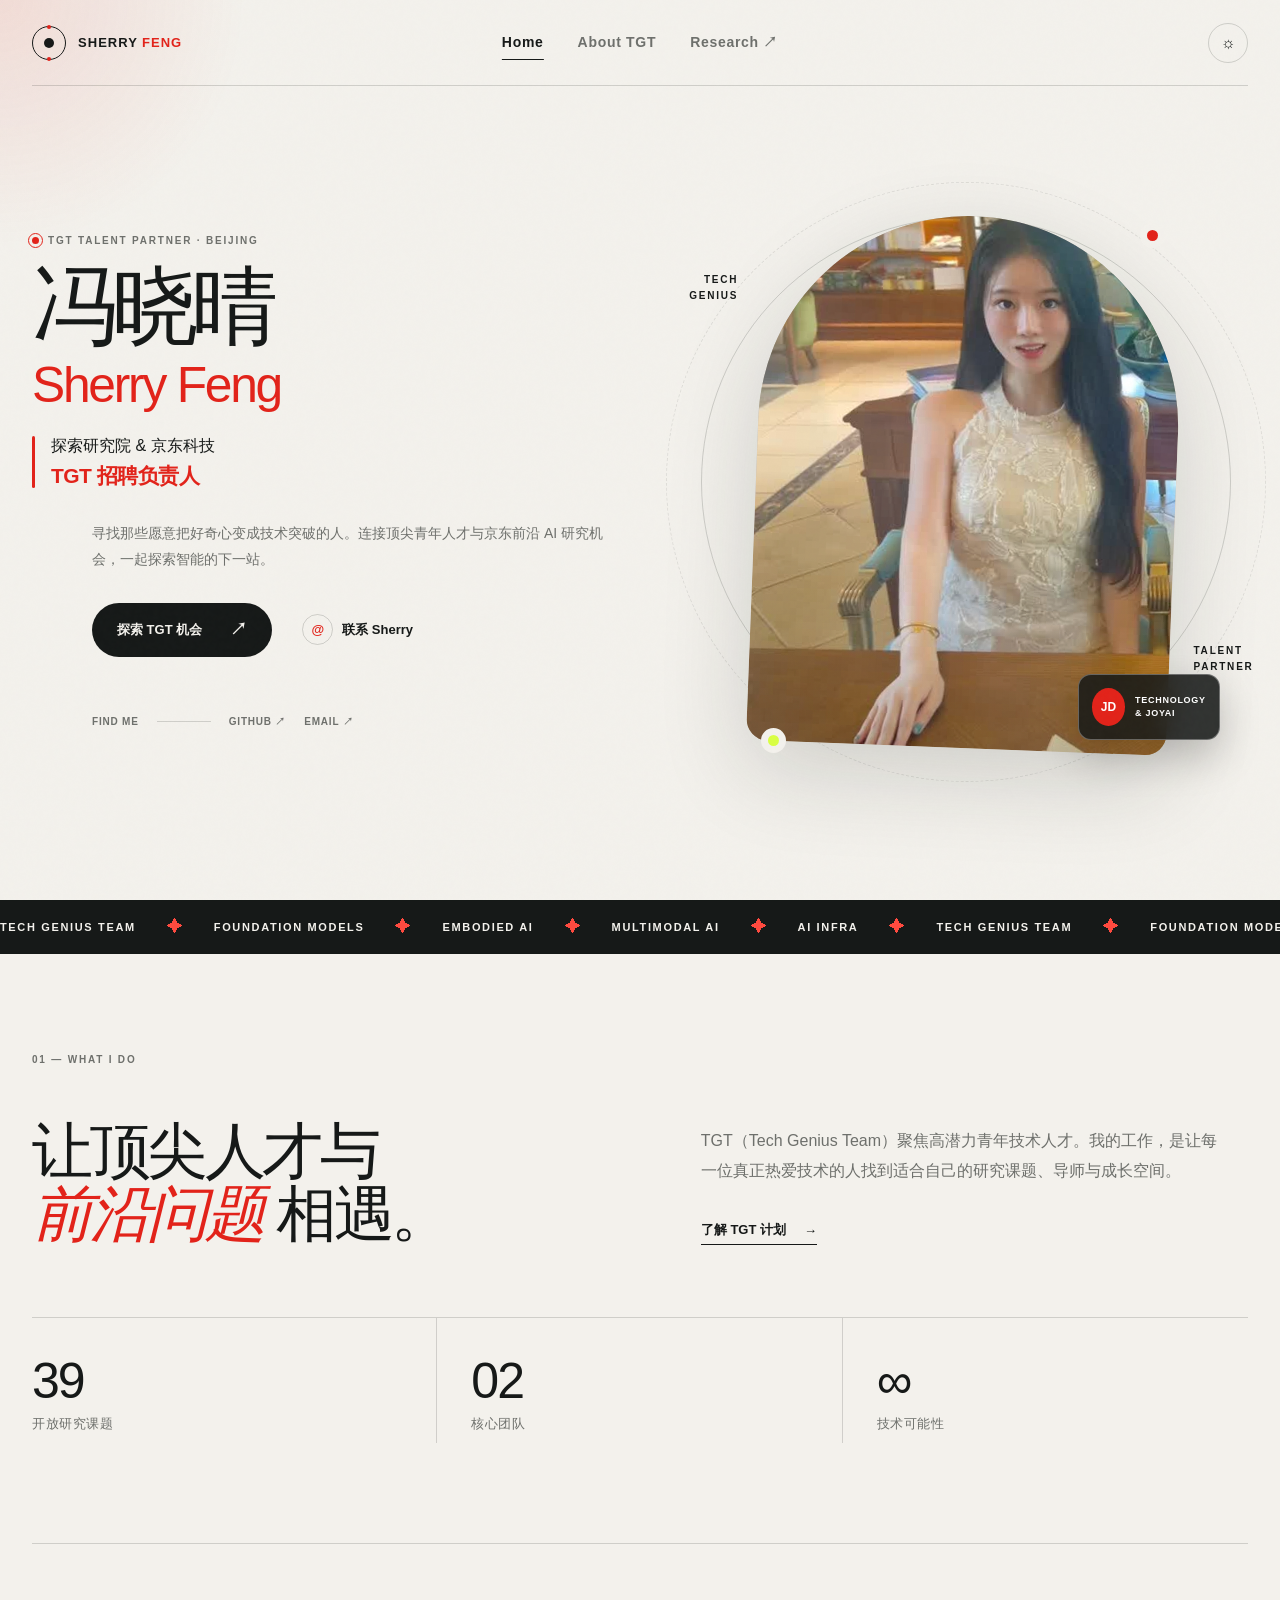
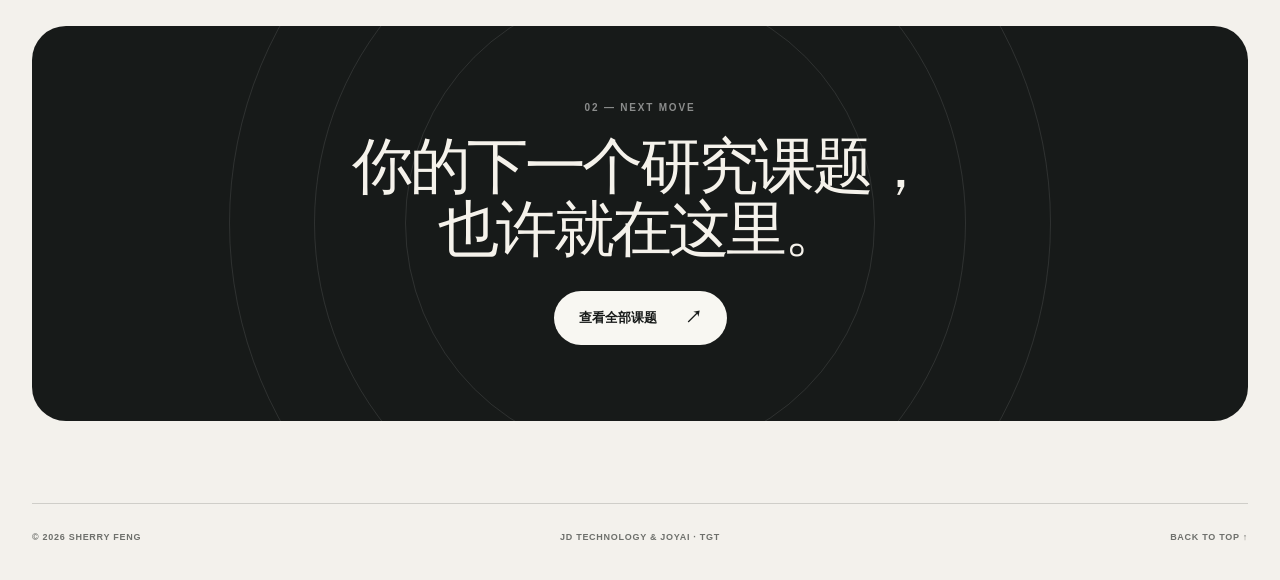
==== commit fe25b203: "Update homepage organization order" ====
--- a/index.html
+++ b/index.html
@@ -58,7 +58,7 @@
           </h1>
           <div class="hero-role reveal">
             <span class="role-line"></span>
-            <p>京东科技 &amp; 探索研究院<br /><strong>TGT 招聘负责人</strong></p>
+            <p>探索研究院 &amp; 京东科技<br /><strong>TGT 招聘负责人</strong></p>
           </div>
           <p class="hero-summary reveal">
             寻找那些愿意把好奇心变成技术突破的人。连接顶尖青年人才与京东前沿 AI 研究机会，一起探索智能的下一站。
--- a/styles.css
+++ b/styles.css
@@ -214,7 +214,7 @@
   position: relative;
   padding-block: 8px;
   color: var(--muted);
-  font-size: 12px;
+  font-size: 14px;
   font-weight: 600;
   letter-spacing: 0.05em;
 }
@@ -439,23 +439,23 @@
   padding-block: 68px 90px;
   grid-template-columns: 1.02fr 0.98fr;
   align-items: center;
-  gap: 78px;
+  gap: 64px;
 }
 
 .hero-title {
-  margin: 26px 0 24px;
+  margin: 22px 0 26px;
   font-family: var(--serif);
-  font-size: clamp(68px, 8vw, 112px);
+  font-size: clamp(58px, 6.7vw, 94px);
   font-weight: 500;
   letter-spacing: -0.07em;
-  line-height: 0.86;
+  line-height: 0.9;
 }
 
 .hero-title span {
   display: block;
   margin-top: 18px;
   color: var(--red);
-  font-size: 0.62em;
+  font-size: 0.58em;
   font-style: normal;
   font-weight: 300;
   letter-spacing: -0.045em;
@@ -464,39 +464,45 @@
 .hero-role {
   display: flex;
   align-items: flex-start;
-  gap: 18px;
+  gap: 16px;
 }
 
 .role-line {
-  width: 42px;
-  height: 1px;
-  margin-top: 13px;
+  width: 3px;
+  height: 52px;
+  margin-top: 2px;
+  border-radius: 99px;
   background: var(--red);
 }
 
 .hero-role p {
   margin-bottom: 0;
+  color: var(--ink);
+  font-size: 16px;
+  font-weight: 500;
+  line-height: 1.45;
+}
+
+.hero-role strong {
+  display: block;
+  margin-top: 4px;
+  color: var(--red);
+  font-size: 21px;
+  font-weight: 700;
+  letter-spacing: -0.025em;
+}
+
+.hero-summary {
+  max-width: 520px;
+  margin: 28px 0 0 60px;
   color: var(--muted);
-  font-size: 15px;
-  line-height: 1.75;
-}
-
-.hero-role strong {
-  color: var(--ink);
-  font-weight: 600;
-}
-
-.hero-summary {
-  max-width: 560px;
-  margin: 32px 0 0 60px;
-  color: var(--muted);
-  font-size: 15px;
+  font-size: 14px;
   line-height: 1.9;
 }
 
 .hero-actions {
   display: flex;
-  margin: 36px 0 0 60px;
+  margin: 30px 0 0 60px;
   align-items: center;
   gap: 30px;
 }
@@ -724,7 +730,7 @@
   display: grid;
   margin-top: 55px;
   grid-template-columns: 1.05fr 0.95fr;
-  gap: 90px;
+  gap: 64px;
 }
 
 .mission-heading h2,
@@ -734,7 +740,7 @@
 .contact-panel h2 {
   margin-bottom: 0;
   font-family: var(--serif);
-  font-size: clamp(48px, 6vw, 82px);
+  font-size: clamp(40px, 4.8vw, 64px);
   font-weight: 500;
   letter-spacing: -0.055em;
   line-height: 1.02;
@@ -761,7 +767,7 @@
 
 .mini-stats {
   display: grid;
-  margin-top: 100px;
+  margin-top: 72px;
   grid-template-columns: repeat(3, 1fr);
   border-top: 1px solid var(--line);
 }
@@ -781,24 +787,24 @@
 
 .stat-number {
   font-family: var(--serif);
-  font-size: 64px;
+  font-size: 50px;
   font-weight: 300;
   letter-spacing: -0.04em;
 }
 
 .stat-card p {
-  margin: 8px 0 0;
+  margin: 5px 0 0;
   color: var(--muted);
-  font-size: 11px;
-  font-weight: 600;
-  letter-spacing: 0.12em;
+  font-size: 13px;
+  font-weight: 500;
+  letter-spacing: 0.04em;
 }
 
 .home-cta {
   position: relative;
   overflow: hidden;
-  margin-block: 110px;
-  padding: 100px max(32px, 8vw);
+  margin-block: 82px;
+  padding: 76px max(32px, 7vw);
   border-radius: 34px;
   background: #171a19;
   color: #f5f2eb;
@@ -812,7 +818,7 @@
 .home-cta h2 {
   position: relative;
   z-index: 1;
-  margin: 28px auto 38px;
+  margin: 22px auto 30px;
 }
 
 .home-cta .button {
@@ -891,7 +897,7 @@
 
 .tgt-hero {
   position: relative;
-  min-height: 680px;
+  min-height: 380px;
   overflow: hidden;
   background: #101314;
   color: #f3f1eb;
@@ -928,9 +934,11 @@
   position: relative;
   z-index: 2;
   display: grid;
-  min-height: 680px;
-  padding-block: 72px 82px;
-  align-content: center;
+  min-height: 380px;
+  padding-block: 44px;
+  grid-template-columns: minmax(0, 1.2fr) minmax(300px, 0.8fr);
+  align-items: center;
+  gap: 80px;
 }
 
 .tgt-hero .hero-kicker {
@@ -938,13 +946,13 @@
 }
 
 .tgt-title {
-  max-width: 950px;
-  margin: 24px 0 32px;
+  max-width: 720px;
+  margin: 18px 0 24px;
   font-family: var(--serif);
-  font-size: clamp(76px, 9vw, 126px);
+  font-size: clamp(60px, 6.4vw, 88px);
   font-weight: 500;
   letter-spacing: -0.07em;
-  line-height: 0.78;
+  line-height: 0.9;
 }
 
 .tgt-title em {
@@ -952,26 +960,26 @@
   font-weight: 300;
 }
 
-.tgt-intro {
-  display: grid;
-  max-width: 820px;
-  margin-left: auto;
-  grid-template-columns: 1fr auto;
-  align-items: center;
-  gap: 48px;
-}
-
-.tgt-intro p {
+.tgt-hero-summary {
+  padding-left: 40px;
+  border-left: 1px solid rgba(255, 255, 255, 0.15);
+}
+
+.tgt-hero-summary > p {
   margin-bottom: 0;
   color: rgba(255, 255, 255, 0.62);
-  font-size: 15px;
-  line-height: 1.9;
+  font-size: 14px;
+  line-height: 1.8;
+}
+
+.tgt-hero-summary > .button {
+  margin-top: 10px;
 }
 
 .hero-metrics {
   display: flex;
-  margin-top: 46px;
-  gap: 58px;
+  margin: 28px 0;
+  gap: 30px;
 }
 
 .hero-metrics div {
@@ -982,13 +990,13 @@
 
 .hero-metrics strong {
   font-family: var(--serif);
-  font-size: 36px;
+  font-size: 28px;
   font-weight: 300;
 }
 
 .hero-metrics span {
   color: rgba(255, 255, 255, 0.44);
-  font-size: 10px;
+  font-size: 9px;
   font-weight: 600;
   letter-spacing: 0.1em;
 }
@@ -1027,31 +1035,33 @@
 }
 
 .tgt-mission {
+  padding-block: 56px;
   border-bottom: 1px solid var(--line);
 }
 
 .mission-statement {
   display: grid;
   margin-top: 42px;
-  grid-template-columns: 0.4fr 1.6fr;
+  grid-template-columns: 0.65fr 1.35fr;
   gap: 40px;
 }
 
 .mission-statement > p {
   padding-top: 12px;
   color: var(--muted);
-  font-size: 13px;
+  font-size: 15px;
+  line-height: 1.8;
 }
 
 .mission-statement h2 {
   max-width: 960px;
-  font-size: clamp(44px, 5vw, 68px);
+  font-size: clamp(38px, 4vw, 56px);
 }
 
 .discipline-cloud {
   display: flex;
-  margin-top: 54px;
-  padding-top: 28px;
+  margin-top: 36px;
+  padding-top: 22px;
   flex-wrap: wrap;
   gap: 10px;
   border-top: 1px solid var(--line);
@@ -1083,6 +1093,71 @@
   background: var(--paper);
 }
 
+.work-section {
+  padding-block: 60px 48px;
+  border-bottom: 1px solid var(--line);
+}
+
+.work-tabs {
+  display: flex;
+  padding: 5px;
+  gap: 5px;
+  border-radius: 14px;
+  background: #171a19;
+  box-shadow: 0 14px 36px rgba(22, 25, 24, 0.13);
+}
+
+.work-tabs button {
+  position: relative;
+  display: inline-flex;
+  min-width: 116px;
+  padding: 11px 15px;
+  align-items: center;
+  gap: 11px;
+  border: 0;
+  border-radius: 10px;
+  background: transparent;
+  color: rgba(255, 255, 255, 0.56);
+  cursor: pointer;
+  font-size: 11px;
+  font-weight: 600;
+  letter-spacing: 0.03em;
+  transition: color 180ms ease, background 180ms ease, transform 180ms ease;
+}
+
+.work-tabs button span {
+  color: rgba(255, 255, 255, 0.32);
+  font-size: 8px;
+  font-weight: 700;
+  letter-spacing: 0.12em;
+  transition: color 180ms ease;
+}
+
+.work-tabs button:hover:not(.active) {
+  color: #fff;
+  transform: translateY(-1px);
+}
+
+.work-tabs button.active {
+  background: var(--red);
+  box-shadow: 0 7px 20px rgba(226, 35, 26, 0.32);
+  color: #fff;
+}
+
+.work-tabs button.active span {
+  color: rgba(255, 255, 255, 0.64);
+}
+
+.work-panel[hidden] {
+  display: none;
+}
+
+.work-footer {
+  display: flex;
+  margin-top: 28px;
+  justify-content: flex-end;
+}
+
 .section-topline {
   display: flex;
   align-items: end;
@@ -1092,13 +1167,14 @@
 
 .section-topline h2 {
   margin-top: 20px;
-  font-size: clamp(48px, 6vw, 74px);
+  font-size: clamp(34px, 4vw, 52px);
+  letter-spacing: -0.035em;
 }
 
 .model-rail {
   display: grid;
   width: var(--shell);
-  margin: 52px auto 0;
+  margin: 30px auto 0;
   grid-template-columns: repeat(5, minmax(0, 1fr));
   gap: 12px;
 }
@@ -1111,7 +1187,7 @@
   position: relative;
   display: flex;
   min-width: 0;
-  min-height: 332px;
+  min-height: 0;
   overflow: hidden;
   padding: 12px;
   flex-direction: column;
@@ -1164,10 +1240,22 @@
 
 .model-media {
   position: relative;
-  aspect-ratio: 4 / 3;
+  display: grid;
+  aspect-ratio: 16 / 9;
   overflow: hidden;
   border-radius: 12px;
   background: #171918;
+  place-items: center;
+}
+
+.model-media::before {
+  position: absolute;
+  color: rgba(255, 255, 255, 0.42);
+  content: attr(data-label);
+  font-size: 10px;
+  font-weight: 600;
+  letter-spacing: 0.08em;
+  text-transform: uppercase;
 }
 
 .model-media::after {
@@ -1179,6 +1267,8 @@
 }
 
 .model-media video {
+  position: relative;
+  z-index: 1;
   width: 100%;
   height: 100%;
   object-fit: cover;
@@ -1301,16 +1391,16 @@
 }
 
 .model-card-copy h3 {
-  margin: 15px 2px 7px;
+  margin: 10px 2px 4px;
   font-family: var(--serif);
-  font-size: clamp(19px, 1.65vw, 25px);
+  font-size: clamp(17px, 1.45vw, 22px);
   font-weight: 500;
   letter-spacing: -0.035em;
 }
 
 .model-card-copy p {
-  min-height: 35px;
-  margin: 0 2px 12px;
+  min-height: 0;
+  margin: 0 2px 9px;
   color: rgba(19, 22, 21, 0.68);
   font-size: 10px;
   line-height: 1.55;
@@ -1328,14 +1418,15 @@
 
 .paper-grid {
   display: grid;
-  margin-top: 52px;
+  margin-top: 30px;
   grid-template-columns: repeat(4, 1fr);
   gap: 12px;
 }
 
 .paper-card {
   position: relative;
-  min-height: 270px;
+  min-height: 0;
+  aspect-ratio: 16 / 10;
   overflow: hidden;
   border-radius: 16px;
   background: #1c2523;
@@ -1366,7 +1457,7 @@
   right: 0;
   bottom: 0;
   left: 0;
-  padding: 20px;
+  padding: 16px;
 }
 
 .paper-copy span {
@@ -1380,21 +1471,18 @@
   max-width: 530px;
   margin: 10px 0 8px;
   font-family: var(--serif);
-  font-size: clamp(19px, 1.75vw, 25px);
+  font-size: clamp(17px, 1.5vw, 22px);
   font-weight: 500;
   line-height: 1.1;
 }
 
 .paper-copy p {
-  max-width: 520px;
-  margin: 0;
-  color: rgba(255, 255, 255, 0.62);
-  font-size: 10px;
-  line-height: 1.65;
+  display: none;
 }
 
 .positions-section {
   background: var(--paper);
+  padding-block: 64px;
 }
 
 .positions-note {
@@ -1406,8 +1494,8 @@
 }
 
 .position-controls {
-  margin-top: 50px;
-  padding: 22px;
+  margin-top: 30px;
+  padding: 16px;
   border: 1px solid var(--line);
   border-radius: 20px;
   background: var(--bg);
@@ -1484,6 +1572,30 @@
   color: var(--bg);
 }
 
+.org-filters button[data-org="institute"] {
+  border-color: rgba(124, 92, 252, 0.28);
+  background: rgba(124, 92, 252, 0.08);
+  color: #7357df;
+}
+
+.org-filters button[data-org="technology"] {
+  border-color: rgba(226, 35, 26, 0.28);
+  background: rgba(226, 35, 26, 0.07);
+  color: var(--red);
+}
+
+.org-filters button[data-org="institute"].active {
+  border-color: #7357df;
+  background: #7357df;
+  color: #fff;
+}
+
+.org-filters button[data-org="technology"].active {
+  border-color: var(--red);
+  background: var(--red);
+  color: #fff;
+}
+
 .search-box {
   display: flex;
   min-width: 250px;
@@ -1514,6 +1626,90 @@
 .field-filters button.active {
   border-color: var(--red);
   background: var(--red);
+  color: #fff;
+}
+
+.field-filters button[data-field="大模型"] {
+  border-color: rgba(226, 35, 26, 0.26);
+  background: rgba(226, 35, 26, 0.07);
+  color: var(--red);
+}
+
+.field-filters button[data-field="具身智能"] {
+  border-color: rgba(22, 163, 74, 0.26);
+  background: rgba(22, 163, 74, 0.08);
+  color: #14833e;
+}
+
+.field-filters button[data-field="多模态"] {
+  border-color: rgba(124, 92, 252, 0.26);
+  background: rgba(124, 92, 252, 0.08);
+  color: #7357df;
+}
+
+.field-filters button[data-field="AI Infra"] {
+  border-color: rgba(37, 99, 235, 0.26);
+  background: rgba(37, 99, 235, 0.08);
+  color: #2762ce;
+}
+
+.field-filters button[data-field="智能体"] {
+  border-color: rgba(217, 119, 6, 0.28);
+  background: rgba(217, 119, 6, 0.08);
+  color: #b56505;
+}
+
+.field-filters button[data-field="语音/数字人"] {
+  border-color: rgba(219, 39, 119, 0.26);
+  background: rgba(219, 39, 119, 0.08);
+  color: #c02670;
+}
+
+.field-filters button[data-field="数据"] {
+  border-color: rgba(13, 148, 136, 0.26);
+  background: rgba(13, 148, 136, 0.08);
+  color: #0d8278;
+}
+
+.field-filters button[data-field="大模型"].active {
+  border-color: var(--red);
+  background: var(--red);
+  color: #fff;
+}
+
+.field-filters button[data-field="具身智能"].active {
+  border-color: #14833e;
+  background: #14833e;
+  color: #fff;
+}
+
+.field-filters button[data-field="多模态"].active {
+  border-color: #7357df;
+  background: #7357df;
+  color: #fff;
+}
+
+.field-filters button[data-field="AI Infra"].active {
+  border-color: #2762ce;
+  background: #2762ce;
+  color: #fff;
+}
+
+.field-filters button[data-field="智能体"].active {
+  border-color: #b56505;
+  background: #b56505;
+  color: #fff;
+}
+
+.field-filters button[data-field="语音/数字人"].active {
+  border-color: #c02670;
+  background: #c02670;
+  color: #fff;
+}
+
+.field-filters button[data-field="数据"].active {
+  border-color: #0d8278;
+  background: #0d8278;
   color: #fff;
 }
 
@@ -1548,12 +1744,26 @@
 .position-item {
   position: relative;
   display: grid;
-  padding: 16px 10px;
-  grid-template-columns: 52px 155px 1fr auto;
+  padding: 13px 10px;
+  grid-template-columns: 52px 165px 1fr auto;
   align-items: center;
   gap: 18px;
   border-bottom: 1px solid var(--line-soft);
   transition: background 180ms ease, padding 180ms ease;
+}
+
+.position-item::after {
+  position: absolute;
+  top: 12px;
+  bottom: 12px;
+  left: 0;
+  width: 3px;
+  border-radius: 99px;
+  background: linear-gradient(var(--red), #8b5cf6, #0ea5a4);
+  content: "";
+  opacity: 0;
+  transform: scaleY(0.25);
+  transition: opacity 180ms ease, transform 180ms ease;
 }
 
 .position-item::before {
@@ -1569,31 +1779,92 @@
   background: var(--bg-soft);
 }
 
+.position-item:hover::after {
+  opacity: 1;
+  transform: scaleY(1);
+}
+
 .position-org {
   display: inline-flex;
   width: max-content;
-  padding: 5px 9px;
-  border: 1px solid var(--line);
+  padding: 6px 10px;
+  border: 1px solid transparent;
   border-radius: 999px;
-  color: var(--muted);
-  font-size: 9px;
+  font-size: 10px;
   font-weight: 700;
   letter-spacing: 0.06em;
 }
 
+.position-org.org-institute {
+  border-color: rgba(124, 92, 252, 0.28);
+  background: rgba(124, 92, 252, 0.1);
+  color: #7357df;
+}
+
+.position-org.org-technology {
+  border-color: rgba(226, 35, 26, 0.28);
+  background: rgba(226, 35, 26, 0.09);
+  color: var(--red);
+}
+
 .position-copy h3 {
-  margin-bottom: 5px;
-  font-size: 14px;
+  margin-bottom: 7px;
+  font-size: 16px;
   font-weight: 600;
-  line-height: 1.5;
+  line-height: 1.45;
 }
 
 .position-field {
+  display: inline-flex;
+  padding: 3px 8px;
+  align-items: center;
+  gap: 6px;
+  border-radius: 999px;
+  background: rgba(226, 35, 26, 0.08);
   color: var(--red);
-  font-size: 9px;
+  font-size: 10px;
   font-weight: 700;
-  letter-spacing: 0.12em;
-  text-transform: uppercase;
+  letter-spacing: 0.04em;
+}
+
+.position-field::before {
+  width: 5px;
+  height: 5px;
+  border-radius: 50%;
+  background: currentColor;
+  box-shadow: 0 0 0 0 currentColor;
+  content: "";
+  animation: badgeGlow 2.4s ease-out infinite;
+}
+
+.position-field[data-position-field="具身智能"] {
+  background: rgba(22, 163, 74, 0.1);
+  color: #14833e;
+}
+
+.position-field[data-position-field="多模态"] {
+  background: rgba(124, 92, 252, 0.1);
+  color: #7357df;
+}
+
+.position-field[data-position-field="AI Infra"] {
+  background: rgba(37, 99, 235, 0.1);
+  color: #2762ce;
+}
+
+.position-field[data-position-field="智能体"] {
+  background: rgba(217, 119, 6, 0.11);
+  color: #b56505;
+}
+
+.position-field[data-position-field="语音/数字人"] {
+  background: rgba(219, 39, 119, 0.1);
+  color: #c02670;
+}
+
+.position-field[data-position-field="数据"] {
+  background: rgba(13, 148, 136, 0.1);
+  color: #0d8278;
 }
 
 .apply-link {
@@ -1654,12 +1925,49 @@
 .contact-panel {
   position: relative;
   overflow: hidden;
-  margin-block: 78px;
-  padding: 72px max(32px, 8vw);
-  border-radius: 34px;
+  margin-block: 56px;
+  padding: 52px max(28px, 6vw);
+  border-radius: 24px;
   background: #171a19;
   color: #f5f2eb;
   text-align: center;
+}
+
+.contact-strip {
+  display: flex;
+  margin-block: 44px;
+  padding: 28px 32px;
+  align-items: center;
+  justify-content: space-between;
+  gap: 28px;
+  border-radius: 18px;
+  background: #171a19;
+  color: #f5f2eb;
+}
+
+.contact-strip .section-index {
+  margin-bottom: 8px;
+  color: rgba(255, 255, 255, 0.45);
+}
+
+.contact-strip h2 {
+  margin-bottom: 0;
+  font-size: clamp(22px, 2.6vw, 34px);
+  font-weight: 500;
+}
+
+.contact-strip > a {
+  display: inline-flex;
+  min-width: 156px;
+  padding: 13px 18px;
+  align-items: center;
+  justify-content: space-between;
+  gap: 24px;
+  border-radius: 999px;
+  background: #f5f2eb;
+  color: #171a19;
+  font-size: 11px;
+  font-weight: 700;
 }
 
 .contact-panel::before {
@@ -1683,11 +1991,12 @@
 
 .contact-panel h2 {
   position: relative;
-  margin: 28px auto 26px;
+  margin: 18px auto 16px;
+  font-size: clamp(38px, 4.5vw, 58px);
 }
 
 .contact-panel > p:not(.section-index) {
-  margin-bottom: 34px;
+  margin-bottom: 22px;
   font-size: 13px;
 }
 
@@ -1740,6 +2049,16 @@
   }
 }
 
+@keyframes badgeGlow {
+  0% {
+    box-shadow: 0 0 0 0 currentColor;
+  }
+  65%,
+  100% {
+    box-shadow: 0 0 0 5px transparent;
+  }
+}
+
 @keyframes spin {
   to {
     transform: rotate(360deg);
@@ -1800,7 +2119,7 @@
   }
 
   .hero-title {
-    font-size: clamp(78px, 14vw, 116px);
+    font-size: clamp(64px, 11vw, 88px);
   }
 
   .portrait-stage {
@@ -1829,6 +2148,10 @@
     grid-template-columns: 42px 130px 1fr auto;
   }
 
+  .position-copy h3 {
+    font-size: 15px;
+  }
+
   .model-rail {
     grid-template-columns: repeat(3, minmax(0, 1fr));
   }
@@ -1870,7 +2193,7 @@
   }
 
   .hero-title {
-    font-size: clamp(62px, 20vw, 88px);
+    font-size: clamp(52px, 17vw, 70px);
     line-height: 0.88;
   }
 
@@ -1924,7 +2247,7 @@
   .section-topline h2,
   .mission-statement h2,
   .contact-panel h2 {
-    font-size: clamp(44px, 14vw, 64px);
+    font-size: clamp(36px, 11vw, 52px);
   }
 
   .mission-grid {
@@ -1932,7 +2255,7 @@
   }
 
   .mini-stats {
-    margin-top: 65px;
+    margin-top: 48px;
   }
 
   .stat-card {
@@ -1944,46 +2267,56 @@
   }
 
   .stat-number {
-    font-size: 46px;
+    font-size: 40px;
   }
 
   .stat-card p {
-    font-size: 9px;
+    font-size: 11px;
+    letter-spacing: 0.02em;
   }
 
   .home-cta,
   .contact-panel {
-    margin-block: 70px;
-    padding: 76px 20px;
+    margin-block: 58px;
+    padding: 54px 20px;
     border-radius: 23px;
+  }
+
+  .contact-panel {
+    margin-block: 48px;
+    padding-block: 46px;
+  }
+
+  .contact-panel h2 {
+    font-size: clamp(36px, 11vw, 48px);
   }
 
   .tgt-hero,
   .tgt-hero-content {
-    min-height: 620px;
+    min-height: 500px;
   }
 
   .tgt-hero-content {
-    padding-block: 62px 74px;
+    padding-block: 52px;
+    grid-template-columns: 1fr;
+    align-content: center;
+    gap: 30px;
   }
 
   .tgt-title {
-    margin: 26px 0 34px;
-    font-size: clamp(64px, 20vw, 92px);
-    line-height: 0.82;
-  }
-
-  .tgt-intro {
-    grid-template-columns: 1fr;
-    gap: 28px;
-  }
-
-  .tgt-intro .button {
-    width: max-content;
+    margin: 18px 0 0;
+    font-size: clamp(50px, 14vw, 66px);
+    line-height: 0.92;
+  }
+
+  .tgt-hero-summary {
+    padding: 24px 0 0;
+    border-top: 1px solid rgba(255, 255, 255, 0.15);
+    border-left: 0;
   }
 
   .hero-metrics {
-    margin-top: 55px;
+    margin: 22px 0;
     gap: 20px;
   }
 
@@ -2006,7 +2339,19 @@
   }
 
   .discipline-cloud {
-    margin-top: 55px;
+    margin-top: 32px;
+  }
+
+  .tgt-mission {
+    padding-block: 48px;
+  }
+
+  .work-section {
+    padding-block: 50px 42px;
+  }
+
+  .work-tabs {
+    align-self: flex-start;
   }
 
   .section-topline {
@@ -2024,9 +2369,9 @@
   }
 
   .model-card {
-    width: 76vw;
-    min-width: 76vw;
-    min-height: 340px;
+    width: 64vw;
+    min-width: 64vw;
+    min-height: 0;
   }
 
   .paper-grid {
@@ -2038,9 +2383,9 @@
   }
 
   .paper-card {
-    width: 82vw;
-    min-width: 82vw;
-    min-height: 300px;
+    width: 72vw;
+    min-width: 72vw;
+    min-height: 0;
   }
 
   .paper-copy {
@@ -2050,6 +2395,21 @@
   .position-controls {
     margin-top: 48px;
     padding: 14px;
+  }
+
+  .positions-section {
+    padding-block: 64px;
+  }
+
+  .contact-strip {
+    margin-block: 36px;
+    padding: 24px;
+    align-items: flex-start;
+    flex-direction: column;
+  }
+
+  .contact-strip > a {
+    width: 100%;
   }
 
   .position-toolbar {
@@ -2095,7 +2455,7 @@
   }
 
   .hero-title {
-    font-size: 62px;
+    font-size: 52px;
   }
 
   .halo-one {
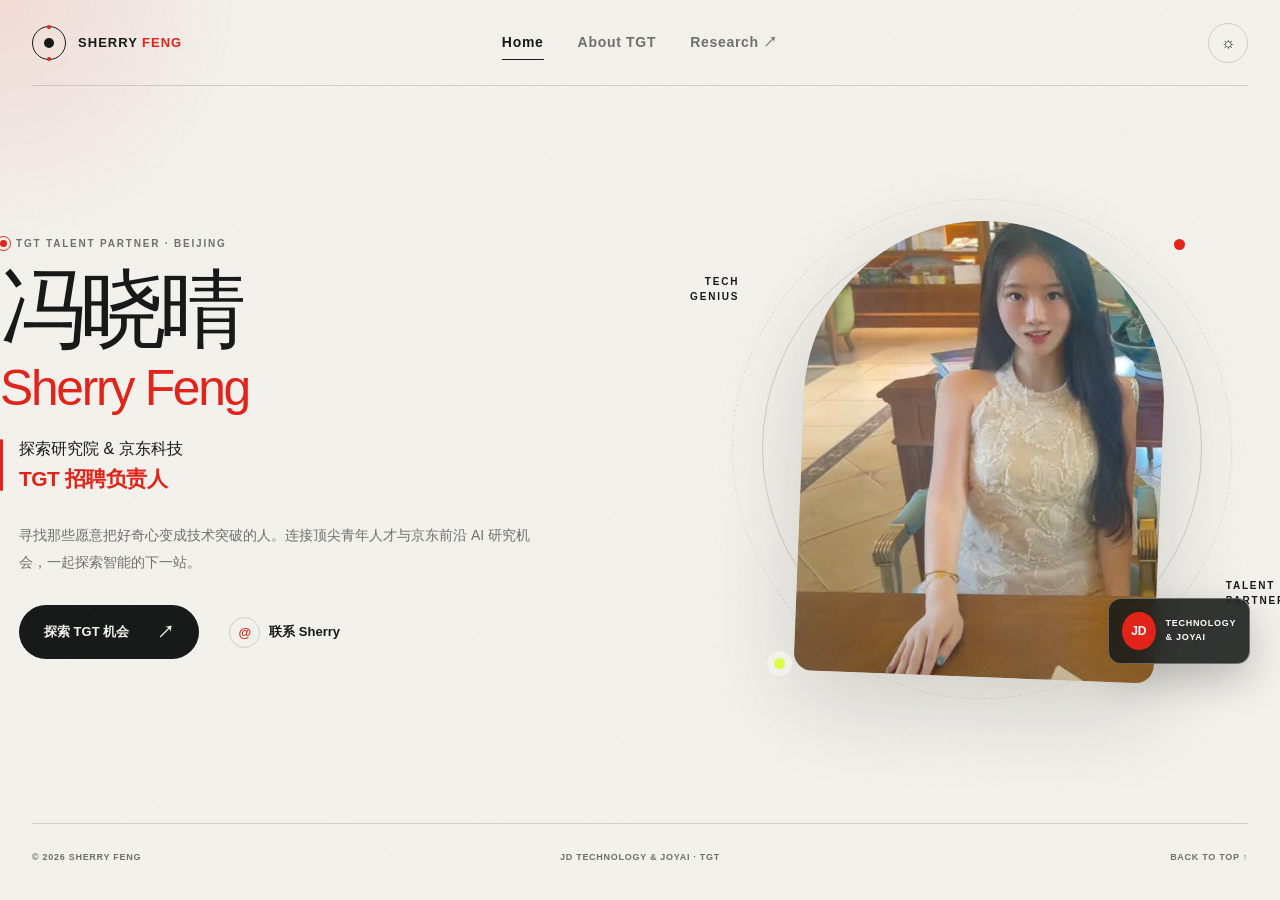
==== commit 254f0248: "Simplify homepage and refine TGT title" ====
--- a/index.html
+++ b/index.html
@@ -71,12 +71,6 @@
               <span class="mail-icon">@</span> 联系 Sherry
             </a>
           </div>
-          <div class="social-row reveal">
-            <span>Find me</span>
-            <i></i>
-            <a href="https://github.com/SherryFeng2012" target="_blank" rel="noreferrer">GitHub ↗</a>
-            <a href="mailto:fengxiaojing.sherry@jd.com">Email ↗</a>
-          </div>
         </div>
 
         <div class="portrait-stage reveal" data-tilt>
@@ -102,58 +96,6 @@
         </div>
       </section>
 
-      <section class="ticker" aria-label="TGT 研究方向">
-        <div class="ticker-track">
-          <span>TECH GENIUS TEAM</span><i>✦</i>
-          <span>FOUNDATION MODELS</span><i>✦</i>
-          <span>EMBODIED AI</span><i>✦</i>
-          <span>MULTIMODAL AI</span><i>✦</i>
-          <span>AI INFRA</span><i>✦</i>
-          <span>TECH GENIUS TEAM</span><i>✦</i>
-          <span>FOUNDATION MODELS</span><i>✦</i>
-          <span>EMBODIED AI</span><i>✦</i>
-          <span>MULTIMODAL AI</span><i>✦</i>
-          <span>AI INFRA</span><i>✦</i>
-        </div>
-      </section>
-
-      <section class="mission-preview shell section-space">
-        <div class="section-index reveal">01 — WHAT I DO</div>
-        <div class="mission-grid">
-          <div class="mission-heading reveal">
-            <h2>让顶尖人才与<br /><em>前沿问题</em> 相遇。</h2>
-          </div>
-          <div class="mission-copy reveal">
-            <p>
-              TGT（Tech Genius Team）聚焦高潜力青年技术人才。我的工作，是让每一位真正热爱技术的人找到适合自己的研究课题、导师与成长空间。
-            </p>
-            <a class="arrow-link" href="about-tgt/">了解 TGT 计划 <span>→</span></a>
-          </div>
-        </div>
-        <div class="mini-stats">
-          <article class="stat-card reveal">
-            <span class="stat-number">39</span>
-            <p>开放研究课题</p>
-          </article>
-          <article class="stat-card reveal">
-            <span class="stat-number">02</span>
-            <p>核心团队</p>
-          </article>
-          <article class="stat-card reveal">
-            <span class="stat-number">∞</span>
-            <p>技术可能性</p>
-          </article>
-        </div>
-      </section>
-
-      <section class="home-cta shell reveal">
-        <div class="cta-orbit" aria-hidden="true"><span></span></div>
-        <p class="section-index">02 — NEXT MOVE</p>
-        <h2>你的下一个研究课题，<br />也许就在这里。</h2>
-        <a class="button button-light magnetic" href="about-tgt/#positions">
-          查看全部课题 <span>↗</span>
-        </a>
-      </section>
     </main>
 
     <footer class="site-footer shell">
--- a/styles.css
+++ b/styles.css
@@ -83,6 +83,21 @@
   overflow: hidden;
 }
 
+.home-page {
+  display: flex;
+  min-height: 100svh;
+  flex-direction: column;
+}
+
+.home-page main {
+  display: flex;
+  flex: 1;
+}
+
+.home-page .profile-hero {
+  flex: 1;
+}
+
 a {
   color: inherit;
   text-decoration: none;
@@ -435,8 +450,8 @@
 /* Home */
 .profile-hero {
   display: grid;
-  min-height: calc(100svh - 86px);
-  padding-block: 68px 90px;
+  min-height: 0;
+  padding-block: 52px 64px;
   grid-template-columns: 1.02fr 0.98fr;
   align-items: center;
   gap: 64px;
@@ -494,7 +509,7 @@
 
 .hero-summary {
   max-width: 520px;
-  margin: 28px 0 0 60px;
+  margin: 28px 0 0 19px;
   color: var(--muted);
   font-size: 14px;
   line-height: 1.9;
@@ -502,7 +517,7 @@
 
 .hero-actions {
   display: flex;
-  margin: 30px 0 0 60px;
+  margin: 30px 0 0 19px;
   align-items: center;
   gap: 30px;
 }
@@ -527,7 +542,7 @@
 
 .social-row {
   display: flex;
-  margin: 58px 0 0 60px;
+  margin: 40px 0 0 19px;
   align-items: center;
   gap: 18px;
   color: var(--muted);
@@ -550,7 +565,7 @@
 .portrait-stage {
   position: relative;
   display: grid;
-  min-height: 600px;
+  min-height: 500px;
   place-items: center;
   perspective: 1100px;
 }
@@ -558,7 +573,7 @@
 .portrait-frame {
   position: relative;
   z-index: 2;
-  width: min(420px, 78vw);
+  width: min(360px, 76vw);
   aspect-ratio: 0.79;
   overflow: hidden;
   border-radius: 240px 240px 24px 24px;
@@ -602,13 +617,13 @@
 }
 
 .halo-one {
-  width: 530px;
-  height: 530px;
+  width: 440px;
+  height: 440px;
 }
 
 .halo-two {
-  width: 600px;
-  height: 600px;
+  width: 500px;
+  height: 500px;
   border-style: dashed;
   opacity: 0.58;
   animation: spin 32s linear infinite;
@@ -723,12 +738,13 @@
 }
 
 .mission-preview {
+  padding-block: 72px;
   border-bottom: 1px solid var(--line);
 }
 
 .mission-grid {
   display: grid;
-  margin-top: 55px;
+  margin-top: 36px;
   grid-template-columns: 1.05fr 0.95fr;
   gap: 64px;
 }
@@ -767,13 +783,13 @@
 
 .mini-stats {
   display: grid;
-  margin-top: 72px;
+  margin-top: 44px;
   grid-template-columns: repeat(3, 1fr);
   border-top: 1px solid var(--line);
 }
 
 .stat-card {
-  padding: 34px 24px 10px 0;
+  padding: 24px 24px 4px 0;
   border-right: 1px solid var(--line);
 }
 
@@ -803,8 +819,8 @@
 .home-cta {
   position: relative;
   overflow: hidden;
-  margin-block: 82px;
-  padding: 76px max(32px, 7vw);
+  margin-block: 58px;
+  padding: 58px max(32px, 6vw);
   border-radius: 34px;
   background: #171a19;
   color: #f5f2eb;
@@ -2107,15 +2123,15 @@
 
   .profile-hero {
     min-height: auto;
-    padding-top: 110px;
+    padding-top: 74px;
     grid-template-columns: 1fr;
-    gap: 80px;
+    gap: 48px;
   }
 
   .hero-summary,
   .hero-actions,
   .social-row {
-    margin-left: 0;
+    margin-left: 19px;
   }
 
   .hero-title {
@@ -2123,7 +2139,7 @@
   }
 
   .portrait-stage {
-    min-height: 620px;
+    min-height: 500px;
   }
 
   .mission-grid {
@@ -2188,8 +2204,8 @@
   }
 
   .profile-hero {
-    padding-block: 72px 70px;
-    gap: 38px;
+    padding-block: 58px 52px;
+    gap: 28px;
   }
 
   .hero-title {
@@ -2217,21 +2233,21 @@
   }
 
   .portrait-stage {
-    min-height: 470px;
+    min-height: 400px;
   }
 
   .portrait-frame {
-    width: min(320px, 82vw);
+    width: min(280px, 78vw);
   }
 
   .halo-one {
-    width: 390px;
-    height: 390px;
+    width: 330px;
+    height: 330px;
   }
 
   .halo-two {
-    width: 430px;
-    height: 430px;
+    width: 370px;
+    height: 370px;
   }
 
   .portrait-label {
@@ -2251,11 +2267,11 @@
   }
 
   .mission-grid {
-    margin-top: 38px;
+    margin-top: 28px;
   }
 
   .mini-stats {
-    margin-top: 48px;
+    margin-top: 34px;
   }
 
   .stat-card {
@@ -2277,8 +2293,8 @@
 
   .home-cta,
   .contact-panel {
-    margin-block: 58px;
-    padding: 54px 20px;
+    margin-block: 46px;
+    padding: 46px 20px;
     border-radius: 23px;
   }
 
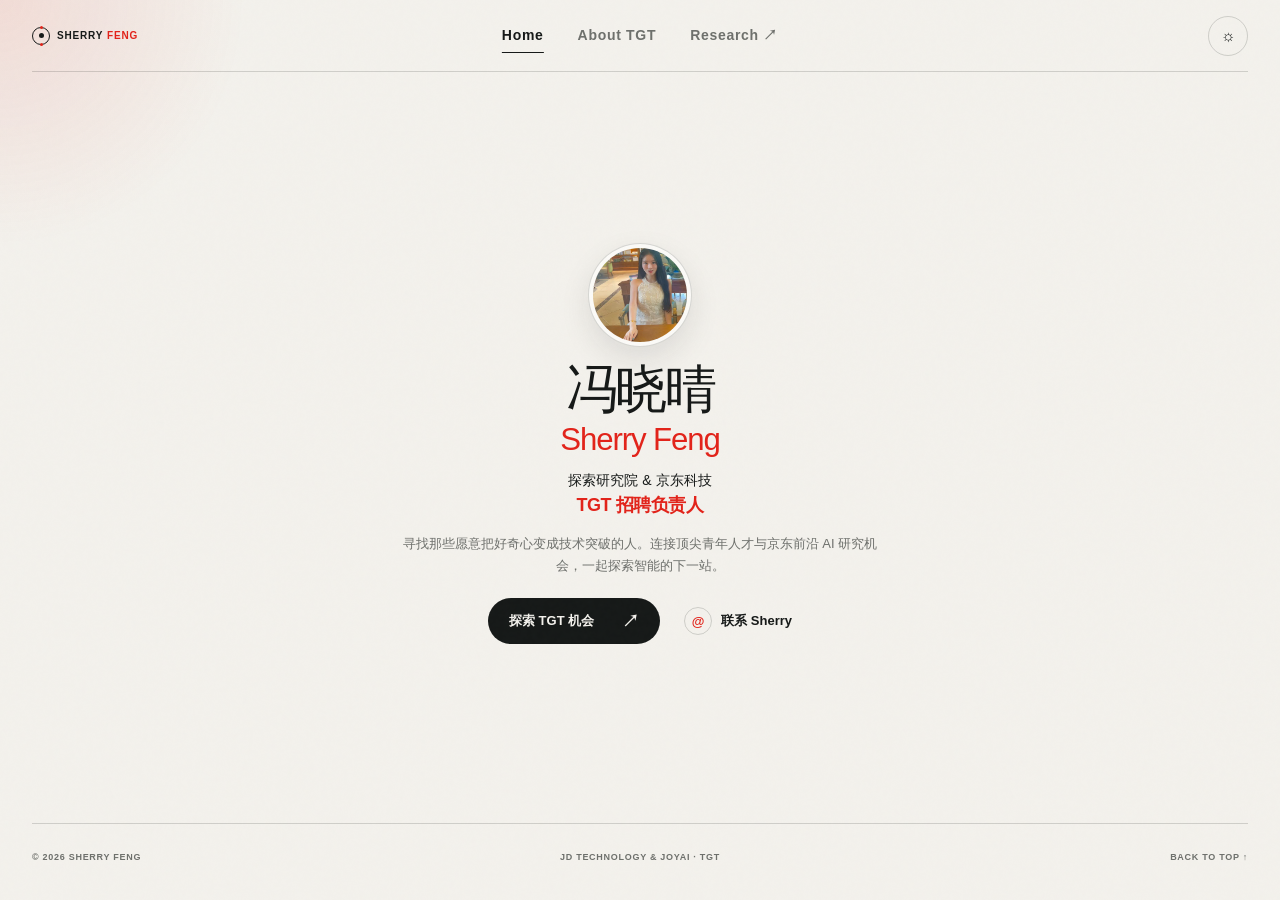
==== commit c3003156: "Refine homepage and simplify position updates" ====
--- a/index.html
+++ b/index.html
@@ -48,9 +48,13 @@
     <main>
       <section class="profile-hero shell">
         <div class="hero-copy">
-          <div class="hero-kicker reveal">
-            <span class="live-dot"></span>
-            TGT TALENT PARTNER · BEIJING
+          <div class="profile-avatar reveal">
+            <img
+              src="assets/sherry-feng.jpg"
+              alt="冯晓晴 Sherry Feng"
+              width="630"
+              height="630"
+            />
           </div>
           <h1 class="hero-title reveal">
             冯晓晴
@@ -72,28 +76,6 @@
             </a>
           </div>
         </div>
-
-        <div class="portrait-stage reveal" data-tilt>
-          <div class="portrait-halo halo-one"></div>
-          <div class="portrait-halo halo-two"></div>
-          <div class="portrait-label label-top">TECH<br />GENIUS</div>
-          <div class="portrait-label label-bottom">TALENT<br />PARTNER</div>
-          <div class="portrait-frame">
-            <img
-              src="assets/sherry-feng.jpg"
-              alt="冯晓晴 Sherry Feng"
-              width="630"
-              height="630"
-            />
-            <span class="photo-shine"></span>
-          </div>
-          <div class="portrait-badge">
-            <span>JD</span>
-            <p>Technology<br />&amp; JoyAI</p>
-          </div>
-          <span class="orbit-dot dot-one"></span>
-          <span class="orbit-dot dot-two"></span>
-        </div>
       </section>
 
     </main>
--- a/styles.css
+++ b/styles.css
@@ -159,7 +159,7 @@
   position: relative;
   z-index: 50;
   display: flex;
-  height: 86px;
+  height: 72px;
   align-items: center;
   justify-content: space-between;
   border-bottom: 1px solid var(--line);
@@ -168,14 +168,14 @@
 .brand {
   display: inline-flex;
   align-items: center;
-  gap: 12px;
+  gap: 7px;
 }
 
 .brand-orbit {
   position: relative;
   display: grid;
-  width: 34px;
-  height: 34px;
+  width: 18px;
+  height: 18px;
   place-items: center;
   border: 1px solid currentColor;
   border-radius: 50%;
@@ -184,8 +184,8 @@
 .brand-orbit::before,
 .brand-orbit::after {
   position: absolute;
-  width: 4px;
-  height: 4px;
+  width: 3px;
+  height: 3px;
   border-radius: 50%;
   background: var(--red);
   content: "";
@@ -200,14 +200,14 @@
 }
 
 .brand-orbit span {
-  width: 10px;
-  height: 10px;
+  width: 5px;
+  height: 5px;
   border-radius: 50%;
   background: currentColor;
 }
 
 .brand-name {
-  font-size: 13px;
+  font-size: 10px;
   font-weight: 700;
   letter-spacing: 0.08em;
 }
@@ -448,78 +448,104 @@
 }
 
 /* Home */
+.hero-copy {
+  width: min(100%, 560px);
+  text-align: center;
+}
+
 .profile-hero {
-  display: grid;
+  display: flex;
   min-height: 0;
-  padding-block: 52px 64px;
-  grid-template-columns: 1.02fr 0.98fr;
+  padding-block: 30px 38px;
   align-items: center;
-  gap: 64px;
+  justify-content: center;
+}
+
+.profile-avatar {
+  width: 104px;
+  height: 104px;
+  margin: 0 auto 18px;
+  padding: 4px;
+  border: 1px solid var(--line);
+  border-radius: 50%;
+  background: var(--paper);
+  box-shadow: 0 12px 30px rgba(25, 28, 27, 0.1);
+}
+
+.profile-avatar img {
+  width: 100%;
+  height: 100%;
+  border-radius: 50%;
+  object-fit: cover;
+  object-position: center 30%;
 }
 
 .hero-title {
-  margin: 22px 0 26px;
+  margin: 0 0 16px;
   font-family: var(--serif);
-  font-size: clamp(58px, 6.7vw, 94px);
+  font-size: clamp(38px, 4.4vw, 52px);
   font-weight: 500;
-  letter-spacing: -0.07em;
-  line-height: 0.9;
+  letter-spacing: -0.055em;
+  line-height: 0.96;
 }
 
 .hero-title span {
   display: block;
-  margin-top: 18px;
+  margin-top: 10px;
   color: var(--red);
-  font-size: 0.58em;
+  font-size: 0.6em;
   font-style: normal;
-  font-weight: 300;
-  letter-spacing: -0.045em;
+  font-weight: 400;
+  letter-spacing: -0.035em;
 }
 
 .hero-role {
   display: flex;
+  justify-content: center;
   align-items: flex-start;
-  gap: 16px;
+  gap: 0;
 }
 
 .role-line {
-  width: 3px;
-  height: 52px;
-  margin-top: 2px;
-  border-radius: 99px;
-  background: var(--red);
+  display: none;
 }
 
 .hero-role p {
   margin-bottom: 0;
   color: var(--ink);
-  font-size: 16px;
+  font-size: 14px;
   font-weight: 500;
-  line-height: 1.45;
+  line-height: 1.4;
 }
 
 .hero-role strong {
   display: block;
-  margin-top: 4px;
+  margin-top: 3px;
   color: var(--red);
-  font-size: 21px;
+  font-size: 18px;
   font-weight: 700;
   letter-spacing: -0.025em;
 }
 
 .hero-summary {
-  max-width: 520px;
-  margin: 28px 0 0 19px;
+  max-width: 480px;
+  margin: 14px auto 0;
   color: var(--muted);
-  font-size: 14px;
-  line-height: 1.9;
+  font-size: 13px;
+  line-height: 1.75;
 }
 
 .hero-actions {
   display: flex;
-  margin: 30px 0 0 19px;
+  margin: 20px 0 0;
   align-items: center;
-  gap: 30px;
+  justify-content: center;
+  gap: 24px;
+}
+
+.home-page .button {
+  min-height: 46px;
+  padding-inline: 20px;
 }
 
 .text-link {
@@ -532,8 +558,8 @@
 
 .mail-icon {
   display: grid;
-  width: 31px;
-  height: 31px;
+  width: 28px;
+  height: 28px;
   place-items: center;
   border: 1px solid var(--line);
   border-radius: 50%;
@@ -565,7 +591,7 @@
 .portrait-stage {
   position: relative;
   display: grid;
-  min-height: 500px;
+  min-height: 430px;
   place-items: center;
   perspective: 1100px;
 }
@@ -573,7 +599,7 @@
 .portrait-frame {
   position: relative;
   z-index: 2;
-  width: min(360px, 76vw);
+  width: min(325px, 74vw);
   aspect-ratio: 0.79;
   overflow: hidden;
   border-radius: 240px 240px 24px 24px;
@@ -617,13 +643,13 @@
 }
 
 .halo-one {
+  width: 390px;
+  height: 390px;
+}
+
+.halo-two {
   width: 440px;
   height: 440px;
-}
-
-.halo-two {
-  width: 500px;
-  height: 500px;
   border-style: dashed;
   opacity: 0.58;
   animation: spin 32s linear infinite;
@@ -2123,23 +2149,22 @@
 
   .profile-hero {
     min-height: auto;
-    padding-top: 74px;
-    grid-template-columns: 1fr;
-    gap: 48px;
+    padding-top: 30px;
   }
 
   .hero-summary,
   .hero-actions,
   .social-row {
-    margin-left: 19px;
+    margin-left: auto;
+    margin-right: auto;
   }
 
   .hero-title {
-    font-size: clamp(64px, 11vw, 88px);
+    font-size: clamp(40px, 7vw, 52px);
   }
 
   .portrait-stage {
-    min-height: 500px;
+    min-height: 440px;
   }
 
   .mission-grid {
@@ -2204,23 +2229,33 @@
   }
 
   .profile-hero {
-    padding-block: 58px 52px;
-    gap: 28px;
+    padding-block: 24px 28px;
+  }
+
+  .hero-copy {
+    width: 100%;
   }
 
   .hero-title {
-    font-size: clamp(52px, 17vw, 70px);
-    line-height: 0.88;
+    font-size: clamp(36px, 11vw, 44px);
+    line-height: 0.96;
   }
 
   .hero-summary {
-    margin-top: 26px;
+    margin-top: 14px;
   }
 
   .hero-actions {
-    margin-top: 28px;
-    align-items: flex-start;
-    flex-direction: column;
+    margin-top: 20px;
+    align-items: center;
+    flex-wrap: wrap;
+    gap: 14px 22px;
+  }
+
+  .profile-avatar {
+    width: 92px;
+    height: 92px;
+    margin-bottom: 16px;
   }
 
   .social-row {
@@ -2233,21 +2268,21 @@
   }
 
   .portrait-stage {
-    min-height: 400px;
+    min-height: 360px;
   }
 
   .portrait-frame {
-    width: min(280px, 78vw);
+    width: min(255px, 74vw);
   }
 
   .halo-one {
-    width: 330px;
-    height: 330px;
+    width: 300px;
+    height: 300px;
   }
 
   .halo-two {
-    width: 370px;
-    height: 370px;
+    width: 340px;
+    height: 340px;
   }
 
   .portrait-label {
@@ -2471,7 +2506,7 @@
   }
 
   .hero-title {
-    font-size: 52px;
+    font-size: 36px;
   }
 
   .halo-one {
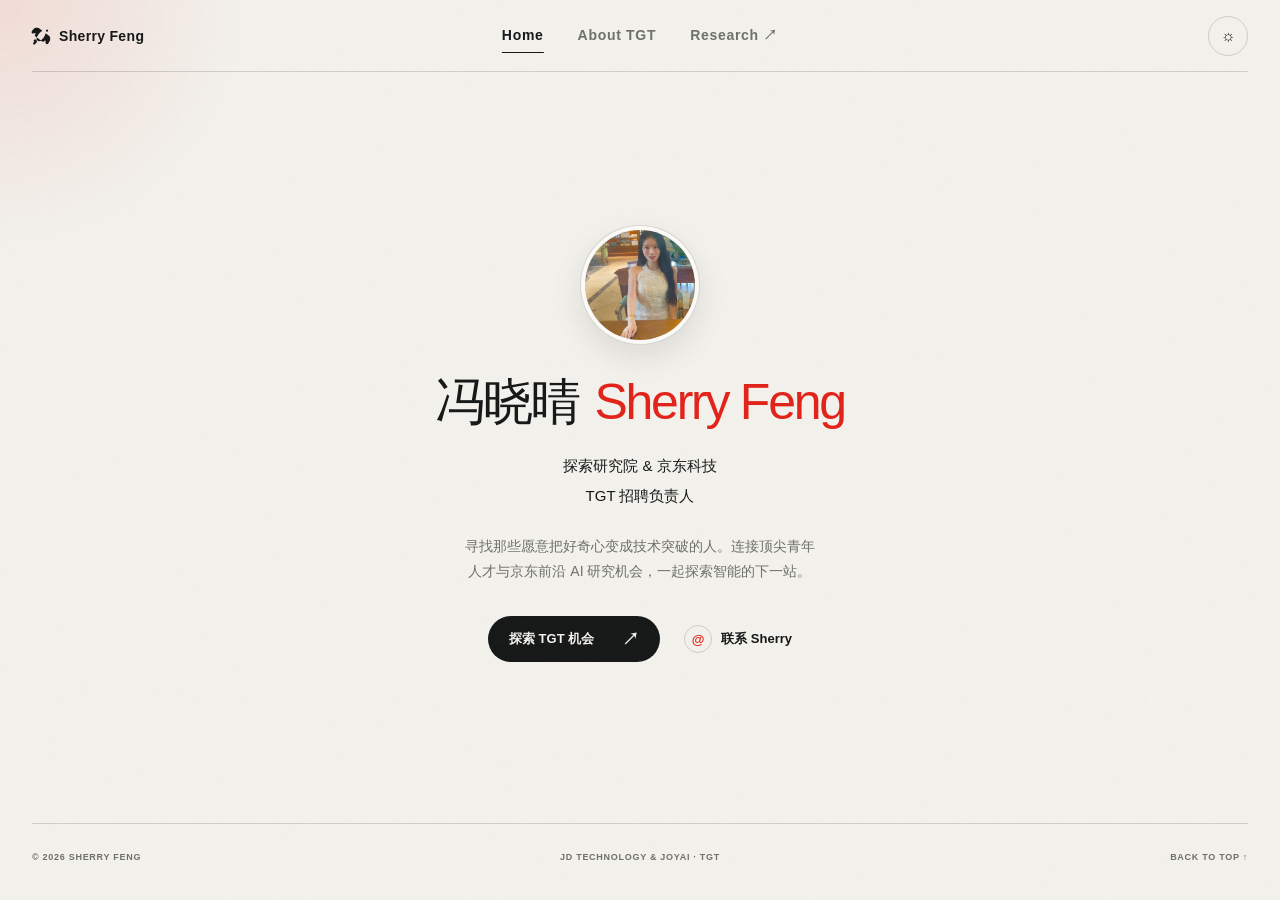
==== commit 37dab48c: "Add editable site content and dynamic filters" ====
--- a/index.html
+++ b/index.html
@@ -10,7 +10,14 @@
     <meta name="theme-color" content="#f3f1ec" />
     <title>冯晓晴 Sherry Feng | JD TGT</title>
     <link rel="stylesheet" href="styles.css" />
-    <script src="script.js" defer></script>
+    <script type="module">
+      try {
+        await import(`./site-config.js?v=${Date.now()}`);
+      } catch (error) {
+        console.error("Failed to load site content", error);
+      }
+      await import(`./script.js?v=${Date.now()}`);
+    </script>
   </head>
   <body class="home-page" id="top">
     <div class="cursor-light" aria-hidden="true"></div>
@@ -18,14 +25,16 @@
 
     <header class="site-header shell">
       <a class="brand" href="index.html" aria-label="Sherry Feng 首页">
-        <span class="brand-orbit"><span></span></span>
-        <span class="brand-name">SHERRY<span>FENG</span></span>
+        <svg class="brand-icon" viewBox="0 0 512 512" aria-hidden="true">
+          <path d="M156.6 384.9 125.7 354c-8.5-8.5-11.5-20.8-7.9-32.2 29.4-94.2 105.4-173.1 197.1-205.9l-83.8-83.8C192.3-6.7 125.5-9.9 83.7 25.3L18.8 80C7.8 89.3 1.2 102.8.6 117.2L0 128c0 13.3 10.7 24 24 24h97.2c-12.5 17.9-23.7 36.9-33.5 56.8-5.3 10.8-3.1 23.6 5.4 32.1l178 178c8.5 8.5 21.3 10.7 32.1 5.4 19.9-9.8 38.9-21 56.8-33.5V488c0 13.3 10.7 24 24 24l10.8-.6c14.4-.8 27.9-7.3 37.2-18.3l54.7-64.9c35.2-41.8 32-108.6-6.7-147.3l-83.8-83.8c-32.8 91.7-111.7 167.7-205.9 197.1-11.4 3.6-23.7.6-32.2-7.9zM416 128a32 32 0 1 1 64 0 32 32 0 1 1-64 0zM47.7 369.7c-20.1 20.1-38.6 62-45.4 79.1-2.5 6.3-1.1 13.6 3.7 18.4s12 6.2 18.4 3.7c17.1-6.8 59.1-25.3 79.1-45.4 22-22 22-57.7 0-79.7s-57.7-22-79.7 0z" />
+        </svg>
+        <span class="brand-name"><span data-content="brand.first">Sherry</span><span class="brand-accent" data-content="brand.accent">Feng</span></span>
       </a>
 
       <nav class="desktop-nav" aria-label="主导航">
         <a class="active" href="index.html">Home</a>
         <a href="about-tgt/">About TGT</a>
-        <a href="https://research.joyai.com/" target="_blank" rel="noreferrer">Research ↗</a>
+        <a href="https://research.joyai.com/" data-href="links.research" target="_blank" rel="noreferrer">Research ↗</a>
       </nav>
 
       <div class="header-actions">
@@ -41,7 +50,7 @@
       <nav class="mobile-nav" aria-label="移动端导航">
         <a href="index.html">Home</a>
         <a href="about-tgt/">About TGT</a>
-        <a href="https://research.joyai.com/" target="_blank" rel="noreferrer">Research ↗</a>
+        <a href="https://research.joyai.com/" data-href="links.research" target="_blank" rel="noreferrer">Research ↗</a>
       </nav>
     </header>
 
@@ -51,28 +60,33 @@
           <div class="profile-avatar reveal">
             <img
               src="assets/sherry-feng.jpg"
+              data-src="home.photo"
               alt="冯晓晴 Sherry Feng"
+              data-alt="home.photoAlt"
               width="630"
               height="630"
             />
           </div>
           <h1 class="hero-title reveal">
-            冯晓晴
-            <span>Sherry Feng</span>
+            <span class="hero-name-cn" data-content="home.nameChinese">冯晓晴</span>
+            <span class="hero-name-en" data-content="home.nameEnglish">Sherry Feng</span>
           </h1>
           <div class="hero-role reveal">
             <span class="role-line"></span>
-            <p>探索研究院 &amp; 京东科技<br /><strong>TGT 招聘负责人</strong></p>
+            <p>
+              <span data-content="home.organization">探索研究院 &amp; 京东科技</span>
+              <strong data-content="home.role">TGT 招聘负责人</strong>
+            </p>
           </div>
-          <p class="hero-summary reveal">
+          <p class="hero-summary reveal" data-content="home.summary">
             寻找那些愿意把好奇心变成技术突破的人。连接顶尖青年人才与京东前沿 AI 研究机会，一起探索智能的下一站。
           </p>
           <div class="hero-actions reveal">
-            <a class="button button-dark magnetic" href="about-tgt/">
-              探索 TGT 机会 <span>↗</span>
+            <a class="button button-dark magnetic" href="about-tgt/" data-href="links.aboutTgt">
+              <span class="button-label" data-content="home.primaryAction">探索 TGT 机会</span><span>↗</span>
             </a>
-            <a class="text-link" href="mailto:fengxiaojing.sherry@jd.com">
-              <span class="mail-icon">@</span> 联系 Sherry
+            <a class="text-link" href="mailto:fengxiaojing.sherry@jd.com" data-href="links.email">
+              <span class="mail-icon">@</span><span data-content="home.contactAction">联系 Sherry</span>
             </a>
           </div>
         </div>
--- a/styles.css
+++ b/styles.css
@@ -168,53 +168,26 @@
 .brand {
   display: inline-flex;
   align-items: center;
-  gap: 7px;
-}
-
-.brand-orbit {
-  position: relative;
-  display: grid;
+  gap: 9px;
+}
+
+.brand-icon {
   width: 18px;
   height: 18px;
-  place-items: center;
-  border: 1px solid currentColor;
-  border-radius: 50%;
-}
-
-.brand-orbit::before,
-.brand-orbit::after {
-  position: absolute;
-  width: 3px;
-  height: 3px;
-  border-radius: 50%;
-  background: var(--red);
-  content: "";
-}
-
-.brand-orbit::before {
-  top: -2px;
-}
-
-.brand-orbit::after {
-  bottom: -2px;
-}
-
-.brand-orbit span {
-  width: 5px;
-  height: 5px;
-  border-radius: 50%;
-  background: currentColor;
+  fill: currentColor;
+  transform: rotate(-8deg);
 }
 
 .brand-name {
-  font-size: 10px;
+  color: inherit;
+  font-size: 14px;
   font-weight: 700;
-  letter-spacing: 0.08em;
-}
-
-.brand-name span {
+  letter-spacing: 0.025em;
+}
+
+.brand-name .brand-accent {
   margin-left: 4px;
-  color: var(--red);
+  color: inherit;
 }
 
 .desktop-nav {
@@ -399,6 +372,10 @@
   font-size: 17px;
 }
 
+.button .button-label {
+  font-size: inherit;
+}
+
 .button:hover {
   transform: translateY(-3px);
 }
@@ -449,7 +426,7 @@
 
 /* Home */
 .hero-copy {
-  width: min(100%, 560px);
+  width: min(100%, 600px);
   text-align: center;
 }
 
@@ -462,9 +439,9 @@
 }
 
 .profile-avatar {
-  width: 104px;
-  height: 104px;
-  margin: 0 auto 18px;
+  width: 120px;
+  height: 120px;
+  margin: 0 auto 32px;
   padding: 4px;
   border: 1px solid var(--line);
   border-radius: 50%;
@@ -481,22 +458,32 @@
 }
 
 .hero-title {
-  margin: 0 0 16px;
+  display: flex;
+  margin: 0 0 28px;
+  align-items: baseline;
+  justify-content: center;
+  gap: 16px;
   font-family: var(--serif);
-  font-size: clamp(38px, 4.4vw, 52px);
+  font-size: clamp(38px, 4.2vw, 50px);
   font-weight: 500;
-  letter-spacing: -0.055em;
-  line-height: 0.96;
+  letter-spacing: -0.045em;
+  line-height: 1;
+  white-space: nowrap;
 }
 
 .hero-title span {
-  display: block;
-  margin-top: 10px;
+  display: inline;
+  margin: 0;
+  color: inherit;
+  font-size: 1em;
+  font-style: normal;
+  font-weight: inherit;
+  letter-spacing: inherit;
+}
+
+.hero-title .hero-name-en {
   color: var(--red);
-  font-size: 0.6em;
-  font-style: normal;
   font-weight: 400;
-  letter-spacing: -0.035em;
 }
 
 .hero-role {
@@ -513,31 +500,32 @@
 .hero-role p {
   margin-bottom: 0;
   color: var(--ink);
-  font-size: 14px;
+  font-size: 15px;
   font-weight: 500;
-  line-height: 1.4;
+  line-height: 1.5;
 }
 
 .hero-role strong {
   display: block;
-  margin-top: 3px;
-  color: var(--red);
-  font-size: 18px;
-  font-weight: 700;
-  letter-spacing: -0.025em;
+  margin-top: 8px;
+  color: inherit;
+  font-size: inherit;
+  font-weight: inherit;
+  letter-spacing: inherit;
 }
 
 .hero-summary {
-  max-width: 480px;
-  margin: 14px auto 0;
+  max-width: 600px;
+  margin: 26px auto 0;
   color: var(--muted);
-  font-size: 13px;
-  line-height: 1.75;
+  font-size: 14px;
+  line-height: 1.8;
+  text-wrap: balance;
 }
 
 .hero-actions {
   display: flex;
-  margin: 20px 0 0;
+  margin: 32px 0 0;
   align-items: center;
   justify-content: center;
   gap: 24px;
@@ -1175,6 +1163,10 @@
   transition: color 180ms ease;
 }
 
+.work-tabs button b {
+  font: inherit;
+}
+
 .work-tabs button:hover:not(.active) {
   color: #fff;
   transform: translateY(-1px);
@@ -2160,7 +2152,7 @@
   }
 
   .hero-title {
-    font-size: clamp(40px, 7vw, 52px);
+    font-size: clamp(38px, 7vw, 50px);
   }
 
   .portrait-stage {
@@ -2237,25 +2229,26 @@
   }
 
   .hero-title {
-    font-size: clamp(36px, 11vw, 44px);
-    line-height: 0.96;
+    gap: 12px;
+    font-size: clamp(32px, 8.5vw, 42px);
+    line-height: 1;
   }
 
   .hero-summary {
-    margin-top: 14px;
+    margin-top: 22px;
   }
 
   .hero-actions {
-    margin-top: 20px;
+    margin-top: 28px;
     align-items: center;
     flex-wrap: wrap;
     gap: 14px 22px;
   }
 
   .profile-avatar {
-    width: 92px;
-    height: 92px;
-    margin-bottom: 16px;
+    width: 108px;
+    height: 108px;
+    margin-bottom: 24px;
   }
 
   .social-row {
@@ -2501,12 +2494,9 @@
 }
 
 @media (max-width: 390px) {
-  .brand-name {
-    display: none;
-  }
-
   .hero-title {
-    font-size: 36px;
+    gap: 9px;
+    font-size: 30px;
   }
 
   .halo-one {
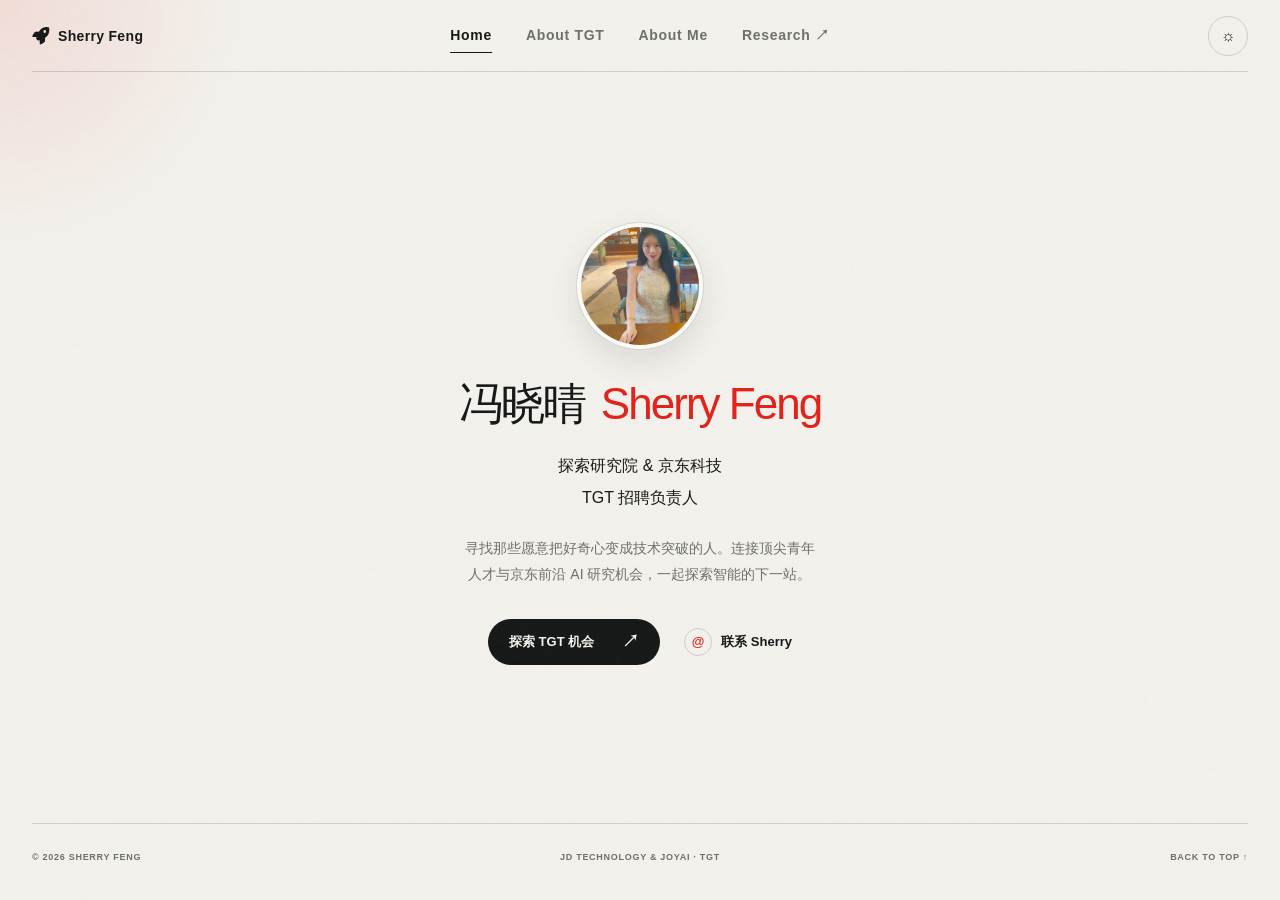
==== commit a5313ccb: "Add configurable About Me page" ====
--- a/index.html
+++ b/index.html
@@ -9,6 +9,7 @@
     />
     <meta name="theme-color" content="#f3f1ec" />
     <title>冯晓晴 Sherry Feng | JD TGT</title>
+    <link rel="stylesheet" href="https://cdnjs.cloudflare.com/ajax/libs/font-awesome/6.7.2/css/all.min.css" />
     <link rel="stylesheet" href="styles.css" />
     <script type="module">
       try {
@@ -25,15 +26,14 @@
 
     <header class="site-header shell">
       <a class="brand" href="index.html" aria-label="Sherry Feng 首页">
-        <svg class="brand-icon" viewBox="0 0 512 512" aria-hidden="true">
-          <path d="M156.6 384.9 125.7 354c-8.5-8.5-11.5-20.8-7.9-32.2 29.4-94.2 105.4-173.1 197.1-205.9l-83.8-83.8C192.3-6.7 125.5-9.9 83.7 25.3L18.8 80C7.8 89.3 1.2 102.8.6 117.2L0 128c0 13.3 10.7 24 24 24h97.2c-12.5 17.9-23.7 36.9-33.5 56.8-5.3 10.8-3.1 23.6 5.4 32.1l178 178c8.5 8.5 21.3 10.7 32.1 5.4 19.9-9.8 38.9-21 56.8-33.5V488c0 13.3 10.7 24 24 24l10.8-.6c14.4-.8 27.9-7.3 37.2-18.3l54.7-64.9c35.2-41.8 32-108.6-6.7-147.3l-83.8-83.8c-32.8 91.7-111.7 167.7-205.9 197.1-11.4 3.6-23.7.6-32.2-7.9zM416 128a32 32 0 1 1 64 0 32 32 0 1 1-64 0zM47.7 369.7c-20.1 20.1-38.6 62-45.4 79.1-2.5 6.3-1.1 13.6 3.7 18.4s12 6.2 18.4 3.7c17.1-6.8 59.1-25.3 79.1-45.4 22-22 22-57.7 0-79.7s-57.7-22-79.7 0z" />
-        </svg>
+        <i class="fa-solid fa-rocket brand-icon" aria-hidden="true"></i>
         <span class="brand-name"><span data-content="brand.first">Sherry</span><span class="brand-accent" data-content="brand.accent">Feng</span></span>
       </a>
 
       <nav class="desktop-nav" aria-label="主导航">
         <a class="active" href="index.html">Home</a>
         <a href="about-tgt/">About TGT</a>
+        <a href="about-me/">About Me</a>
         <a href="https://research.joyai.com/" data-href="links.research" target="_blank" rel="noreferrer">Research ↗</a>
       </nav>
 
@@ -50,6 +50,7 @@
       <nav class="mobile-nav" aria-label="移动端导航">
         <a href="index.html">Home</a>
         <a href="about-tgt/">About TGT</a>
+        <a href="about-me/">About Me</a>
         <a href="https://research.joyai.com/" data-href="links.research" target="_blank" rel="noreferrer">Research ↗</a>
       </nav>
     </header>
--- a/styles.css
+++ b/styles.css
@@ -172,10 +172,10 @@
 }
 
 .brand-icon {
-  width: 18px;
-  height: 18px;
-  fill: currentColor;
-  transform: rotate(-8deg);
+  width: 1em;
+  height: 1em;
+  font-size: 17px;
+  line-height: 1;
 }
 
 .brand-name {
@@ -439,8 +439,8 @@
 }
 
 .profile-avatar {
-  width: 120px;
-  height: 120px;
+  width: 128px;
+  height: 128px;
   margin: 0 auto 32px;
   padding: 4px;
   border: 1px solid var(--line);
@@ -464,7 +464,7 @@
   justify-content: center;
   gap: 16px;
   font-family: var(--serif);
-  font-size: clamp(38px, 4.2vw, 50px);
+  font-size: clamp(34px, 3.8vw, 44px);
   font-weight: 500;
   letter-spacing: -0.045em;
   line-height: 1;
@@ -500,7 +500,7 @@
 .hero-role p {
   margin-bottom: 0;
   color: var(--ink);
-  font-size: 15px;
+  font-size: 16px;
   font-weight: 500;
   line-height: 1.5;
 }
@@ -892,6 +892,231 @@
   height: 10px;
   border-radius: 50%;
   background: var(--red-bright);
+}
+
+/* About Me */
+.about-me-page {
+  display: flex;
+  min-height: 100svh;
+  flex-direction: column;
+}
+
+.about-me-main {
+  width: min(var(--shell), 820px);
+  padding-block: 64px 82px;
+  flex: 1;
+}
+
+.about-me-profile {
+  display: flex;
+  margin-bottom: 54px;
+  align-items: center;
+  gap: 28px;
+}
+
+.about-me-avatar {
+  width: 116px;
+  height: 116px;
+  flex: 0 0 auto;
+  border: 3px solid var(--paper);
+  border-radius: 50%;
+  object-fit: cover;
+  object-position: center 30%;
+  box-shadow: 0 0 0 1px rgba(226, 35, 26, 0.36), 0 12px 32px rgba(25, 28, 27, 0.12);
+}
+
+.about-me-eyebrow,
+.about-me-section-label {
+  color: var(--muted);
+  font-size: 10px;
+  font-weight: 700;
+  letter-spacing: 0.18em;
+  text-transform: uppercase;
+}
+
+.about-me-eyebrow {
+  margin-bottom: 10px;
+}
+
+.about-me-profile h1 {
+  margin-bottom: 8px;
+  font-size: clamp(28px, 3.4vw, 38px);
+  letter-spacing: -0.04em;
+}
+
+.about-me-profile h1 small {
+  margin-left: 8px;
+  color: var(--muted);
+  font-size: 0.68em;
+  font-weight: 400;
+}
+
+.about-me-subtitle {
+  margin: 0;
+  color: var(--muted);
+  font-size: 15px;
+}
+
+.about-me-section {
+  margin-bottom: 50px;
+}
+
+.about-me-section:last-child {
+  margin-bottom: 0;
+}
+
+.about-me-section-label {
+  margin-bottom: 22px;
+  padding-bottom: 8px;
+  border-bottom: 1px solid var(--line-soft);
+}
+
+.about-me-mission {
+  padding: 22px 24px;
+  border: 1px solid var(--line-soft);
+  border-radius: 16px;
+  background: var(--paper);
+  font-size: 15px;
+  line-height: 1.8;
+}
+
+.about-me-mission strong {
+  margin-right: 6px;
+  color: var(--red);
+  font-weight: 650;
+}
+
+.experience-item {
+  display: grid;
+  grid-template-columns: 112px 1fr;
+  gap: 22px;
+}
+
+.experience-period {
+  margin: 2px 0 0;
+  color: var(--muted);
+  font-size: 12px;
+  font-weight: 600;
+}
+
+.experience-body {
+  position: relative;
+  padding: 0 0 30px 26px;
+  border-left: 1px solid var(--line);
+}
+
+.experience-item:last-child .experience-body {
+  padding-bottom: 0;
+  border-left-color: transparent;
+}
+
+.experience-body::before {
+  position: absolute;
+  top: 4px;
+  left: -5px;
+  width: 9px;
+  height: 9px;
+  border: 2px solid var(--bg);
+  border-radius: 50%;
+  background: var(--red);
+  content: "";
+  box-shadow: 0 0 0 1px rgba(226, 35, 26, 0.2);
+}
+
+.experience-company {
+  margin-bottom: 6px;
+  color: var(--red);
+  font-size: 12px;
+  font-weight: 700;
+  letter-spacing: 0.05em;
+}
+
+.experience-body h3 {
+  margin-bottom: 7px;
+  font-size: 17px;
+  font-weight: 650;
+}
+
+.experience-description {
+  margin-bottom: 0;
+  color: var(--muted);
+  font-size: 13px;
+  line-height: 1.7;
+}
+
+.experience-tags {
+  display: flex;
+  margin-top: 12px;
+  flex-wrap: wrap;
+  gap: 6px;
+}
+
+.experience-tags span {
+  padding: 4px 10px;
+  border: 1px solid rgba(226, 35, 26, 0.16);
+  border-radius: 999px;
+  background: rgba(226, 35, 26, 0.07);
+  color: var(--red);
+  font-size: 10px;
+  font-weight: 650;
+}
+
+.education-item {
+  display: grid;
+  padding: 13px 0;
+  grid-template-columns: 112px minmax(0, 1fr) auto;
+  align-items: baseline;
+  gap: 22px;
+  border-bottom: 1px solid var(--line-soft);
+}
+
+.education-period,
+.education-description {
+  color: var(--muted);
+  font-size: 12px;
+}
+
+.education-item strong {
+  font-size: 14px;
+  font-weight: 600;
+}
+
+.about-me-contact {
+  display: grid;
+  grid-template-columns: repeat(2, minmax(0, 1fr));
+  gap: 12px;
+}
+
+.about-me-contact-card {
+  display: flex;
+  min-height: 82px;
+  padding: 16px 18px;
+  justify-content: center;
+  flex-direction: column;
+  border: 1px solid var(--line-soft);
+  border-radius: 14px;
+  background: var(--paper);
+  transition: border-color 180ms ease, transform 180ms ease, box-shadow 180ms ease;
+}
+
+.about-me-contact-card span {
+  margin-bottom: 5px;
+  color: var(--muted);
+  font-size: 9px;
+  font-weight: 700;
+  letter-spacing: 0.12em;
+  text-transform: uppercase;
+}
+
+.about-me-contact-card strong {
+  font-size: 13px;
+  font-weight: 650;
+}
+
+.about-me-contact-card.clickable:hover {
+  border-color: rgba(226, 35, 26, 0.45);
+  box-shadow: 0 12px 28px rgba(25, 28, 27, 0.08);
+  transform: translateY(-2px);
 }
 
 /* About TGT */
@@ -2152,7 +2377,7 @@
   }
 
   .hero-title {
-    font-size: clamp(38px, 7vw, 50px);
+    font-size: clamp(34px, 6vw, 44px);
   }
 
   .portrait-stage {
@@ -2230,7 +2455,7 @@
 
   .hero-title {
     gap: 12px;
-    font-size: clamp(32px, 8.5vw, 42px);
+    font-size: clamp(30px, 7.5vw, 38px);
     line-height: 1;
   }
 
@@ -2246,8 +2471,8 @@
   }
 
   .profile-avatar {
-    width: 108px;
-    height: 108px;
+    width: 114px;
+    height: 114px;
     margin-bottom: 24px;
   }
 
@@ -2491,12 +2716,46 @@
   .site-footer p:nth-child(2) {
     display: none;
   }
+
+  .about-me-main {
+    padding-block: 44px 58px;
+  }
+
+  .about-me-profile {
+    margin-bottom: 44px;
+    align-items: flex-start;
+    flex-direction: column;
+    gap: 18px;
+  }
+
+  .about-me-avatar {
+    width: 104px;
+    height: 104px;
+  }
+
+  .experience-item,
+  .education-item {
+    grid-template-columns: 1fr;
+    gap: 7px;
+  }
+
+  .experience-body {
+    padding-left: 20px;
+  }
+
+  .education-description {
+    margin-top: -2px;
+  }
+
+  .about-me-contact {
+    grid-template-columns: 1fr;
+  }
 }
 
 @media (max-width: 390px) {
   .hero-title {
     gap: 9px;
-    font-size: 30px;
+    font-size: 28px;
   }
 
   .halo-one {
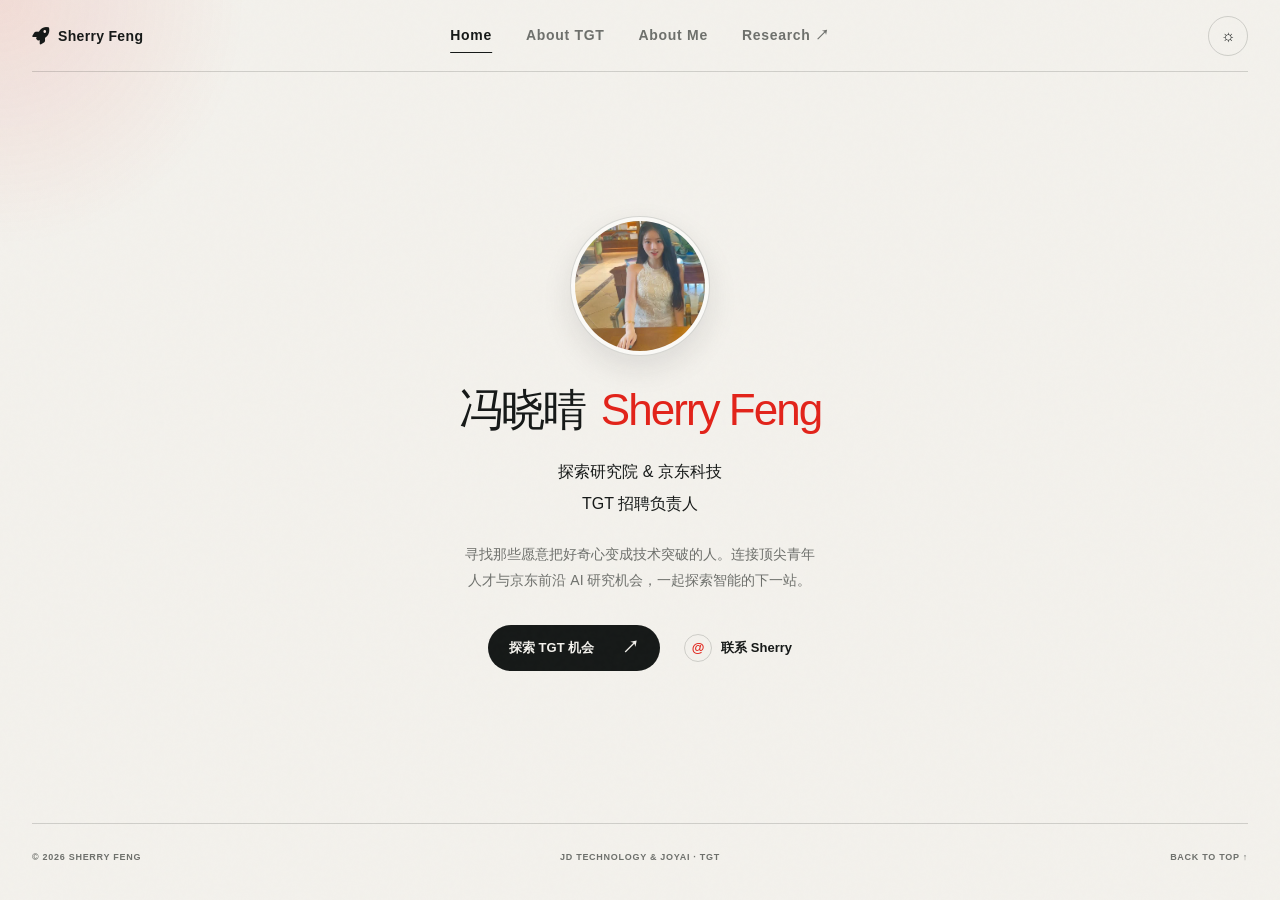
==== commit 4b1a37dd: "Optimize page loading and enlarge profile avatar" ====
--- a/index.html
+++ b/index.html
@@ -9,16 +9,13 @@
     />
     <meta name="theme-color" content="#f3f1ec" />
     <title>冯晓晴 Sherry Feng | JD TGT</title>
-    <link rel="stylesheet" href="https://cdnjs.cloudflare.com/ajax/libs/font-awesome/6.7.2/css/all.min.css" />
+    <link rel="preconnect" href="https://research.joyai.com" crossorigin />
+    <link rel="preload" href="/assets/sherry-feng.jpg" as="image" />
+    <link rel="preload" href="https://cdnjs.cloudflare.com/ajax/libs/font-awesome/6.7.2/css/all.min.css" as="style" crossorigin="anonymous" onload="this.onload=null;this.rel='stylesheet'" />
+    <noscript><link rel="stylesheet" href="https://cdnjs.cloudflare.com/ajax/libs/font-awesome/6.7.2/css/all.min.css" /></noscript>
     <link rel="stylesheet" href="styles.css" />
-    <script type="module">
-      try {
-        await import(`./site-config.js?v=${Date.now()}`);
-      } catch (error) {
-        console.error("Failed to load site content", error);
-      }
-      await import(`./script.js?v=${Date.now()}`);
-    </script>
+    <script src="site-config.js" defer></script>
+    <script src="script.js" defer></script>
   </head>
   <body class="home-page" id="top">
     <div class="cursor-light" aria-hidden="true"></div>
@@ -66,6 +63,8 @@
               data-alt="home.photoAlt"
               width="630"
               height="630"
+              decoding="async"
+              fetchpriority="high"
             />
           </div>
           <h1 class="hero-title reveal">
--- a/styles.css
+++ b/styles.css
@@ -439,8 +439,8 @@
 }
 
 .profile-avatar {
-  width: 128px;
-  height: 128px;
+  width: 140px;
+  height: 140px;
   margin: 0 auto 32px;
   padding: 4px;
   border: 1px solid var(--line);
@@ -2471,8 +2471,8 @@
   }
 
   .profile-avatar {
-    width: 114px;
-    height: 114px;
+    width: 120px;
+    height: 120px;
     margin-bottom: 24px;
   }
 
